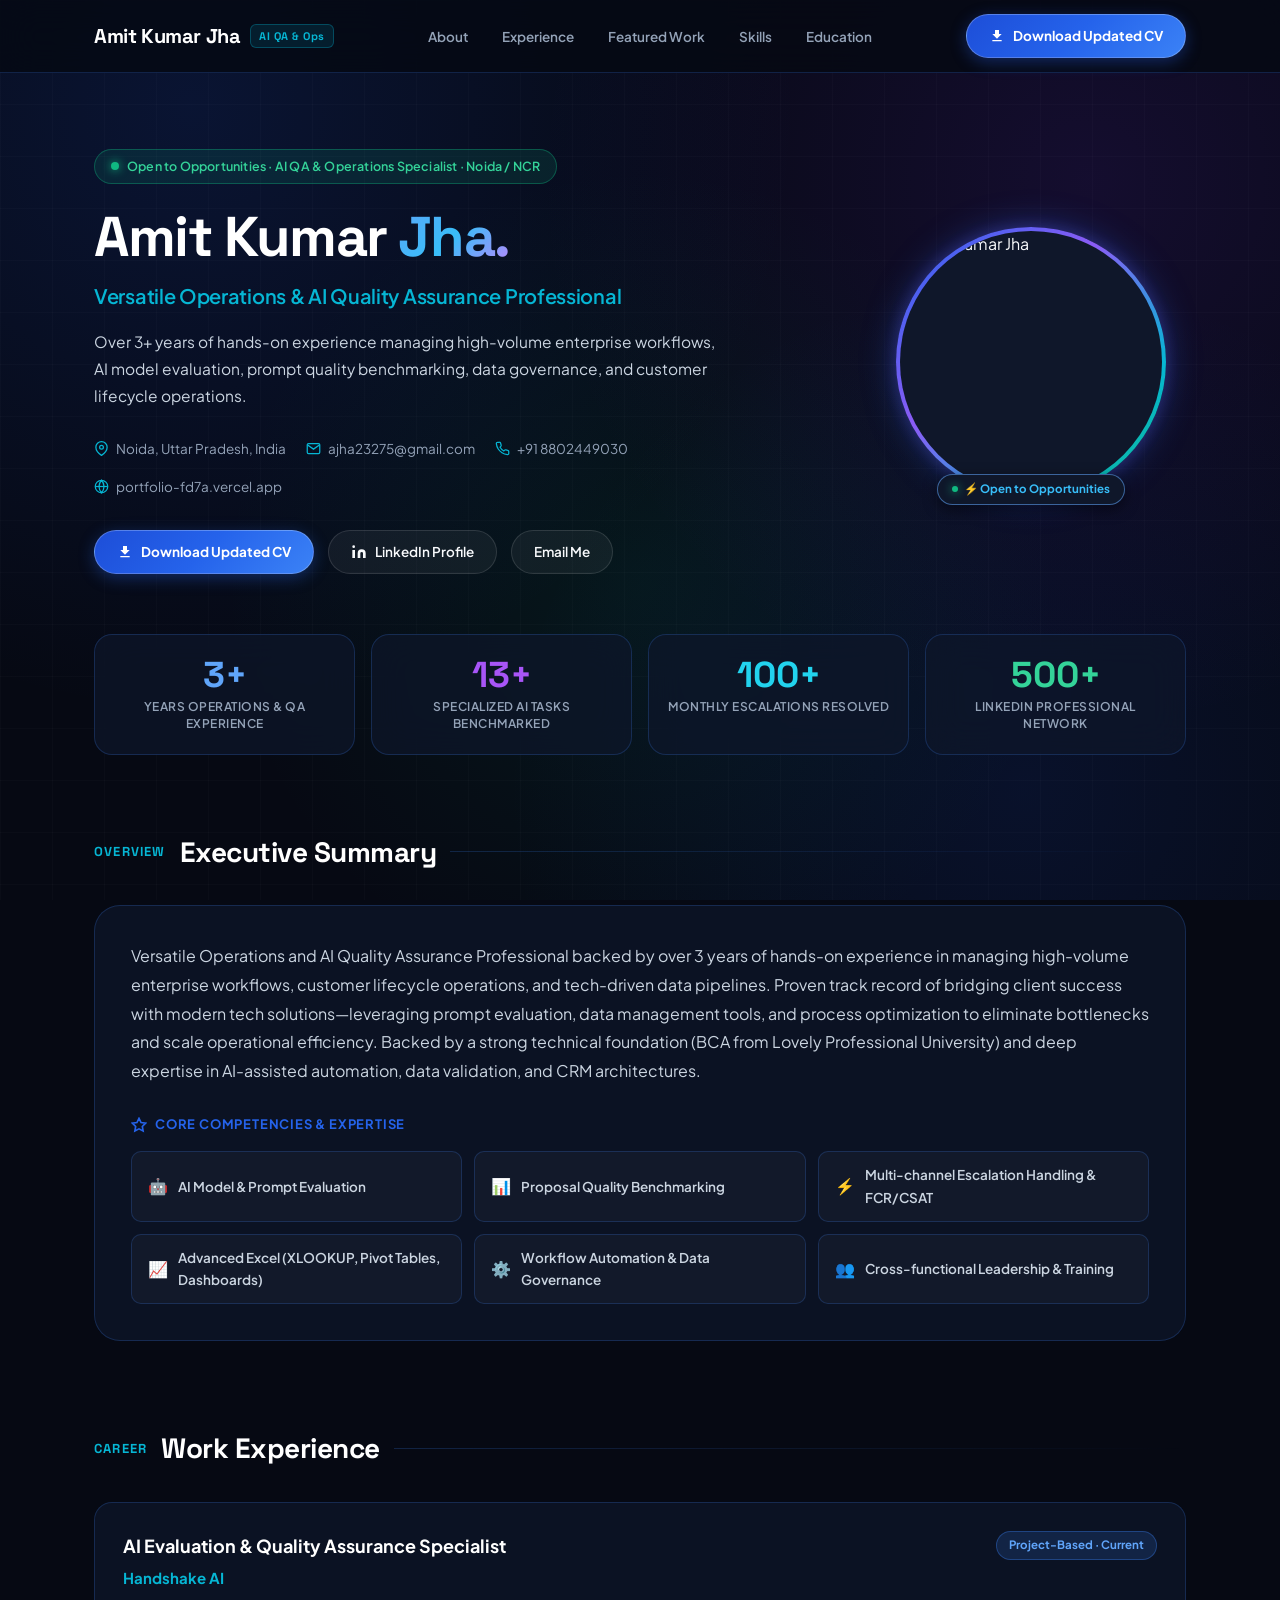
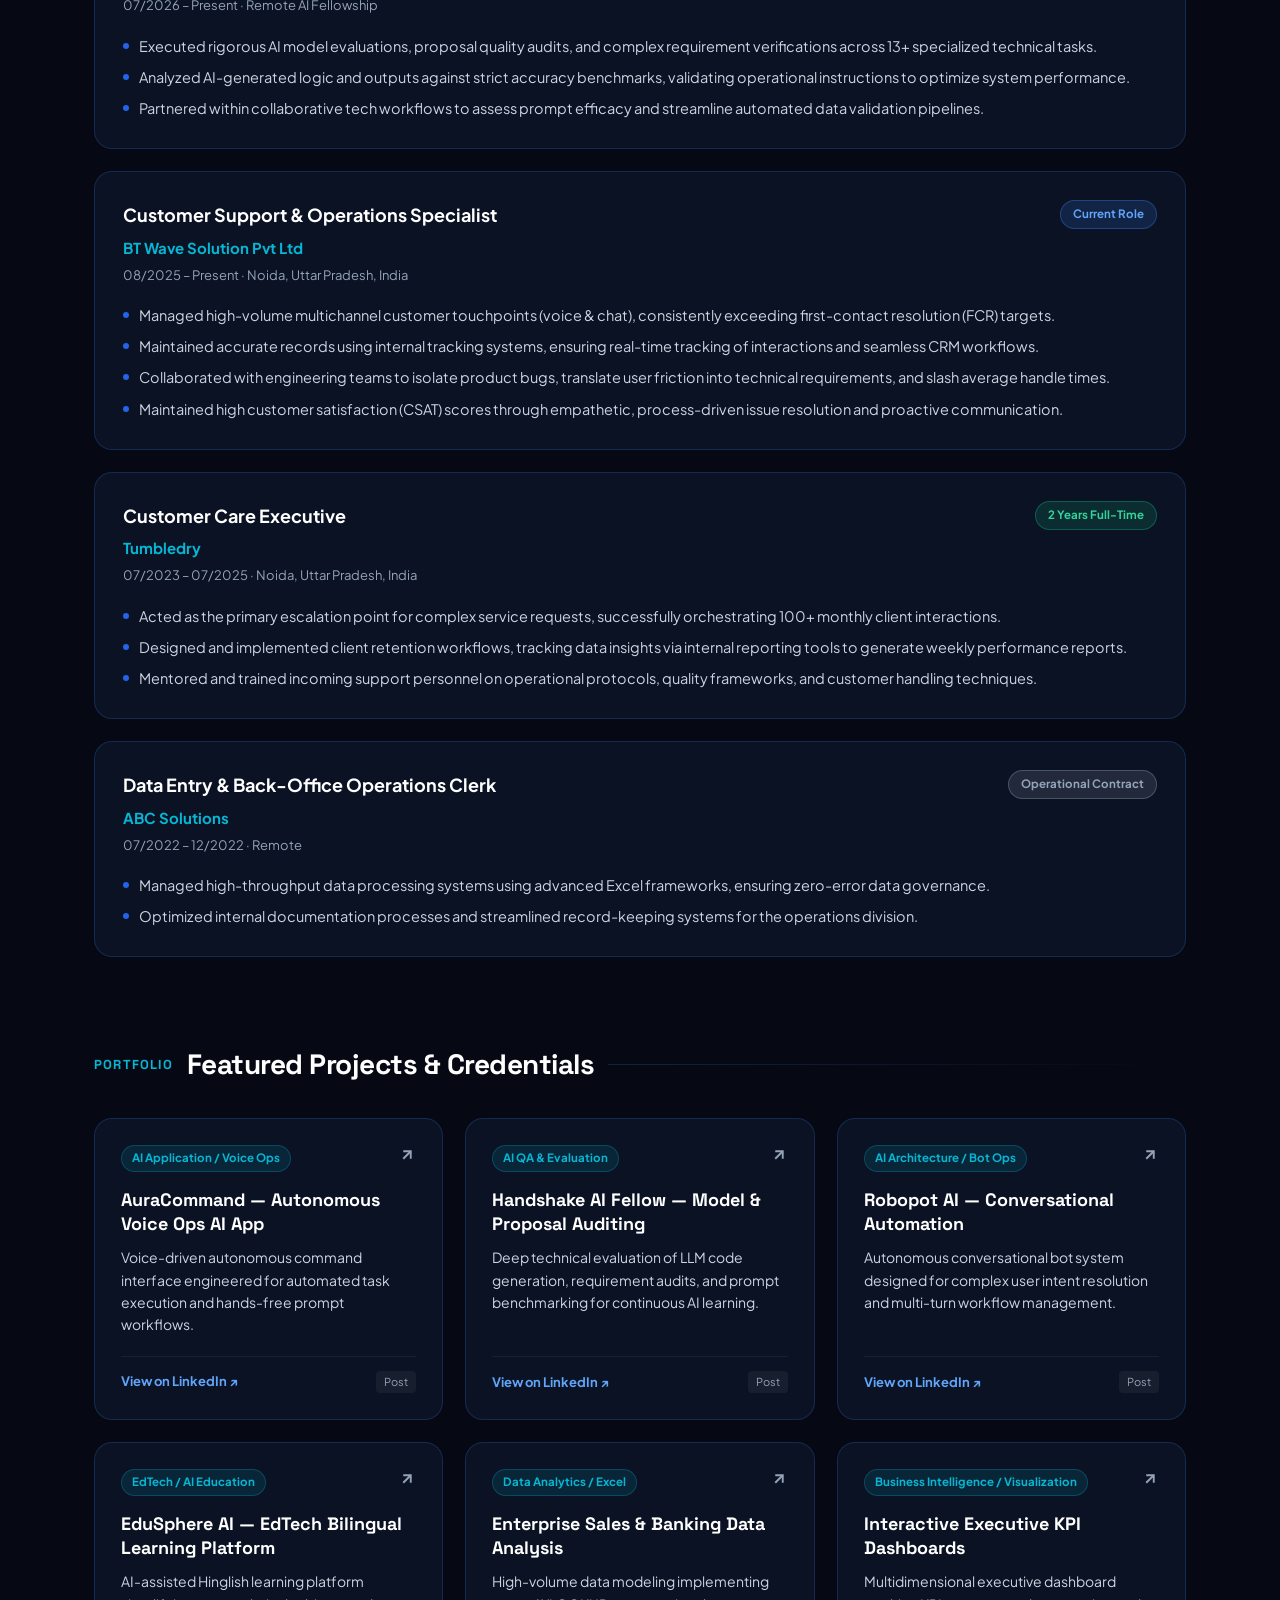
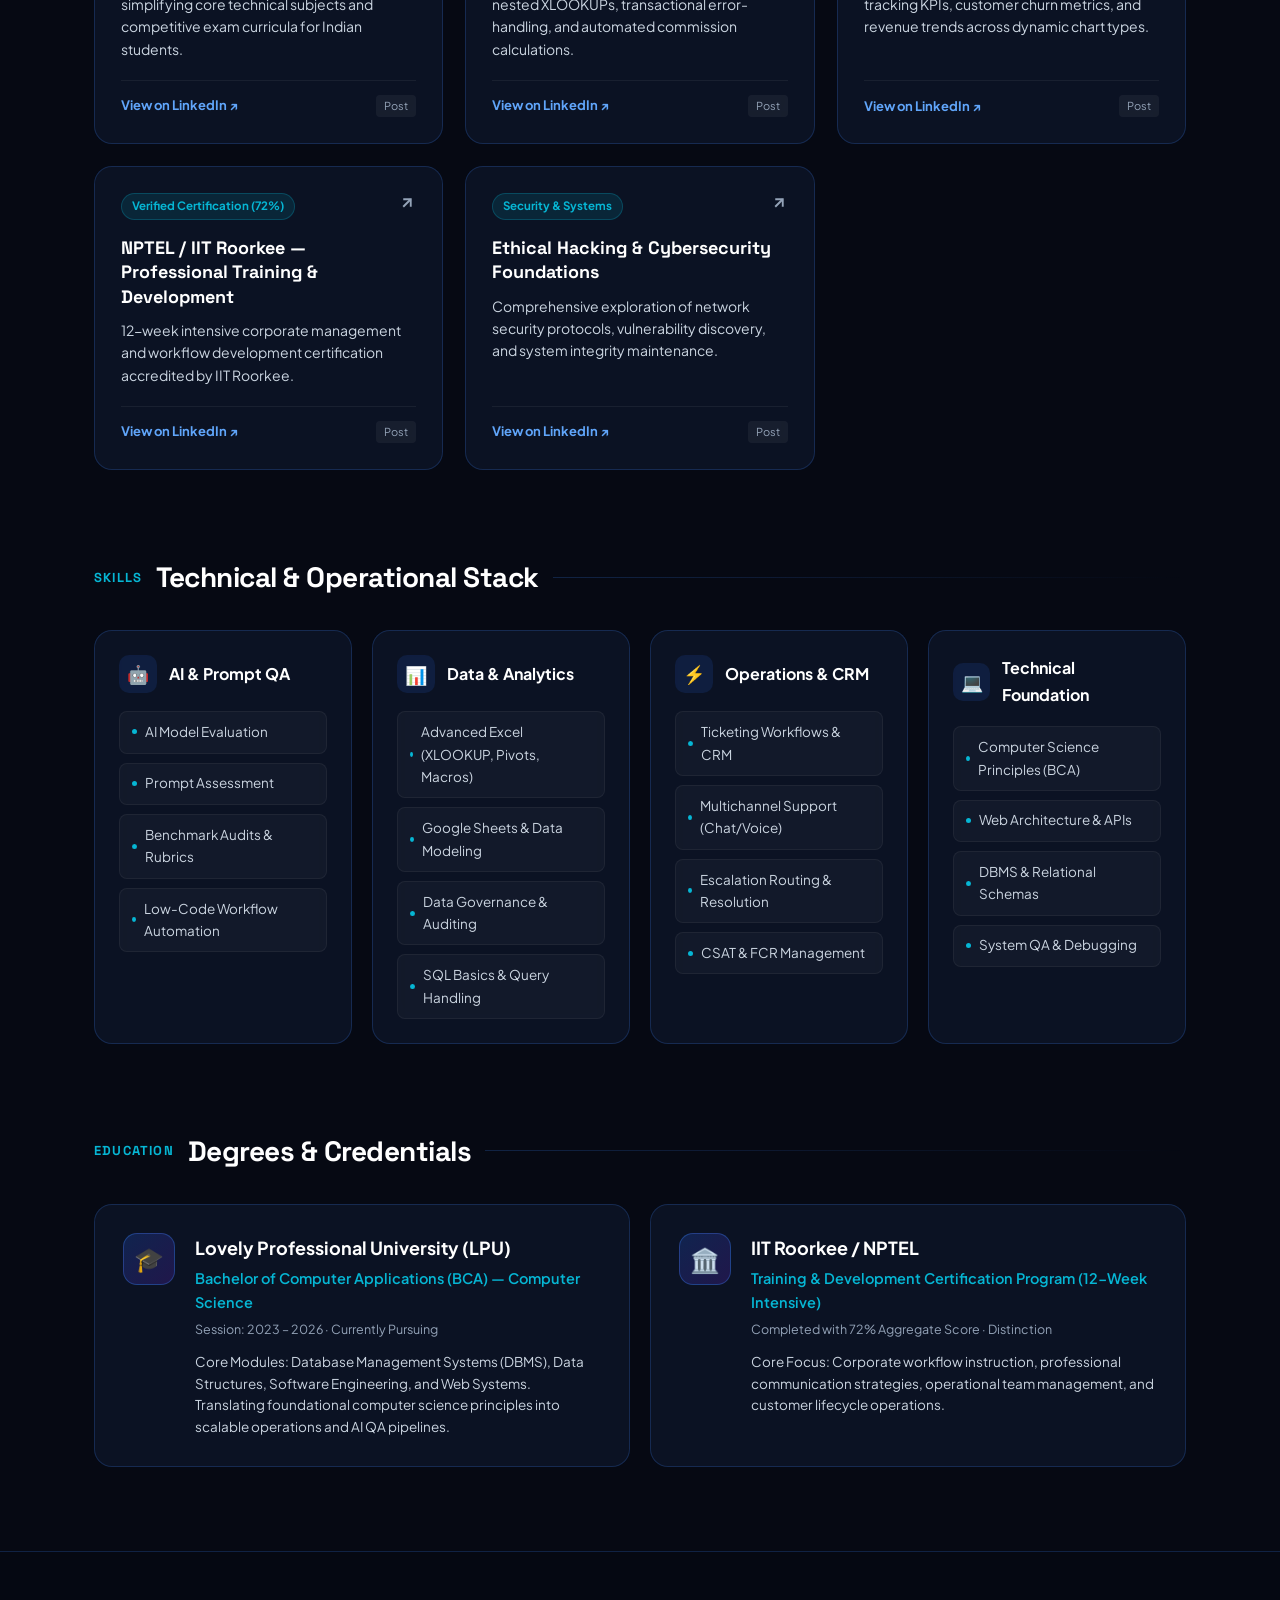
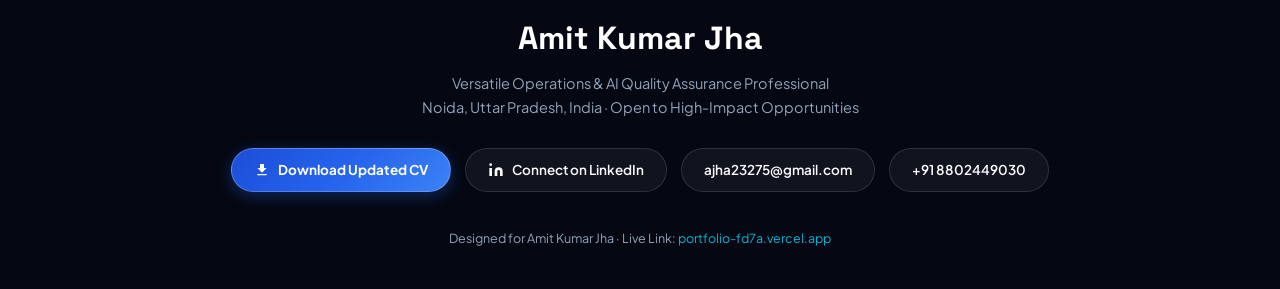
==== index.html @ cc8fa976 "Update print statement from 'Hello' to 'Goodbye'" ====
<!DOCTYPE html>
<html lang="en">
<head>
  <meta charset="UTF-8">
  <meta name="viewport" content="width=device-width, initial-scale=1.0">
  <title>Amit Kumar Jha — Operations &amp; AI Quality Assurance Professional</title>
  <meta name="description" content="Amit Kumar Jha - Versatile Operations and AI Quality Assurance Professional backed by over 3 years of enterprise workflow, prompt evaluation, and data validation experience.">
  
  <!-- Modern Geometric & Sans Fonts -->
  <link rel="preconnect" href="https://fonts.googleapis.com">
  <link rel="preconnect" href="https://fonts.gstatic.com" crossorigin>
  <link href="https://fonts.googleapis.com/css2?family=Plus+Jakarta+Sans:wght@400;500;600;700;800&family=Space+Grotesk:wght@500;600;700&display=swap" rel="stylesheet">

  <style>
    :root {
      --bg-void: #060913;
      --bg-deep: #0b1120;
      --glass-surface: rgba(15, 23, 42, 0.72);
      --glass-surface-hover: rgba(22, 33, 58, 0.88);
      --glass-border: rgba(59, 130, 246, 0.22);
      --glass-border-hover: rgba(96, 165, 250, 0.55);
      
      --accent-blue: #2563eb;
      --accent-blue-glow: rgba(37, 99, 235, 0.35);
      --accent-cyan: #06b6d4;
      --accent-purple: #8b5cf6;
      --accent-emerald: #10b981;
      --accent-amber: #f59e0b;
      
      --text-main: #f8fafc;
      --text-sub: #cbd5e1;
      --text-muted: #94a3b8;
      
      --radius-sm: 10px;
      --radius-md: 18px;
      --radius-lg: 26px;
      --radius-full: 9999px;
    }

    *, *::before, *::after {
      box-sizing: border-box;
      margin: 0;
      padding: 0;
    }

    html {
      scroll-behavior: smooth;
      -webkit-font-smoothing: antialiased;
      -moz-osx-font-smoothing: grayscale;
      font-size: 16px;
    }

    body {
      font-family: 'Plus Jakarta Sans', -apple-system, BlinkMacSystemFont, sans-serif;
      background-color: var(--bg-void);
      color: var(--text-main);
      line-height: 1.65;
      overflow-x: hidden;
      min-height: 100vh;
      /* Ultra-subtle multi-chromatic ambient glows without heavy filters */
      background-image: 
        radial-gradient(circle at 15% 12%, rgba(29, 78, 216, 0.16) 0%, transparent 45%),
        radial-gradient(circle at 85% 20%, rgba(109, 40, 217, 0.14) 0%, transparent 42%),
        radial-gradient(circle at 50% 65%, rgba(5, 150, 105, 0.10) 0%, transparent 48%),
        radial-gradient(circle at 80% 88%, rgba(29, 78, 216, 0.12) 0%, transparent 40%);
      background-attachment: fixed;
    }

    /* Hardware-accelerated sub-pixel ambient grid */
    .bg-grid {
      position: fixed;
      inset: 0;
      background-image: 
        linear-gradient(to right, rgba(255, 255, 255, 0.02) 1px, transparent 1px),
        linear-gradient(to bottom, rgba(255, 255, 255, 0.02) 1px, transparent 1px);
      background-size: 52px 52px;
      pointer-events: none;
      z-index: 0;
    }

    .container {
      max-width: 1140px;
      margin: 0 auto;
      padding: 0 24px;
      position: relative;
      z-index: 1;
    }

    /* ==========================================================================
       HEADER & NAVIGATION (FROSTED GLASS)
       ========================================================================== */
    header.site-header {
      position: sticky;
      top: 0;
      z-index: 100;
      background: rgba(6, 9, 19, 0.82);
      backdrop-filter: blur(18px);
      -webkit-backdrop-filter: blur(18px);
      border-bottom: 1px solid var(--glass-border);
      transition: border-color 0.3s ease;
    }

    .nav-wrap {
      display: flex;
      justify-content: space-between;
      align-items: center;
      height: 72px;
    }

    .logo {
      font-family: 'Space Grotesk', sans-serif;
      font-size: 20px;
      font-weight: 700;
      color: #fff;
      text-decoration: none;
      display: flex;
      align-items: center;
      gap: 10px;
      letter-spacing: -0.4px;
    }

    .logo-badge {
      font-size: 11px;
      font-weight: 700;
      letter-spacing: 0.5px;
      color: var(--accent-cyan);
      background: rgba(6, 182, 212, 0.12);
      border: 1px solid rgba(6, 182, 212, 0.3);
      padding: 2px 8px;
      border-radius: 6px;
    }

    .nav-menu {
      display: flex;
      align-items: center;
      gap: 6px;
      list-style: none;
    }

    .nav-link {
      color: var(--text-muted);
      text-decoration: none;
      font-size: 13.5px;
      font-weight: 600;
      padding: 8px 14px;
      border-radius: var(--radius-sm);
      transition: color 0.2s ease, background-color 0.2s ease;
    }

    .nav-link:hover {
      color: #fff;
      background: rgba(255, 255, 255, 0.06);
    }

    /* DIRECT ONE-CLICK CV DOWNLOAD BUTTON */
    .btn-p {
      background: linear-gradient(135deg, #1d4ed8, #2563eb 50%, #3b82f6);
      color: #fff !important;
      text-decoration: none;
      font-size: 13.5px;
      font-weight: 700;
      padding: 10px 22px;
      border-radius: var(--radius-full);
      display: inline-flex;
      align-items: center;
      gap: 8px;
      border: 1px solid rgba(255, 255, 255, 0.24);
      box-shadow: 0 4px 16px var(--accent-blue-glow);
      transition: transform 0.2s ease, box-shadow 0.2s ease, filter 0.2s ease;
      cursor: pointer;
      white-space: nowrap;
    }

    .btn-p:hover {
      transform: translateY(-2px);
      box-shadow: 0 8px 26px rgba(37, 99, 235, 0.55);
      filter: brightness(1.08);
    }

    .btn-p svg {
      flex-shrink: 0;
    }

    /* ==========================================================================
       HERO & EXECUTIVE PROFILE
       ========================================================================== */
    .hero {
      padding: 76px 0 60px;
      display: grid;
      grid-template-columns: 1fr 310px;
      gap: 48px;
      align-items: center;
    }

    .hero-status-pill {
      display: inline-flex;
      align-items: center;
      gap: 8px;
      background: rgba(16, 185, 129, 0.12);
      border: 1px solid rgba(16, 185, 129, 0.35);
      padding: 6px 16px;
      border-radius: var(--radius-full);
      font-size: 12.5px;
      font-weight: 600;
      color: #34d399;
      margin-bottom: 22px;
      letter-spacing: 0.2px;
    }

    .pulse-dot {
      width: 8px;
      height: 8px;
      border-radius: 50%;
      background: #10b981;
      box-shadow: 0 0 10px #10b981;
      animation: pulseGlow 2s infinite ease-in-out;
    }

    @keyframes pulseGlow {
      0%, 100% { transform: scale(1); opacity: 1; }
      50% { transform: scale(1.25); opacity: 0.55; }
    }

    .hero-title {
      font-family: 'Space Grotesk', sans-serif;
      font-size: clamp(38px, 5.2vw, 56px);
      font-weight: 700;
      line-height: 1.1;
      letter-spacing: -1.8px;
      color: #fff;
      margin-bottom: 12px;
    }

    .text-gradient {
      background: linear-gradient(135deg, #60a5fa 0%, #38bdf8 50%, #c084fc 100%);
      -webkit-background-clip: text;
      -webkit-text-fill-color: transparent;
    }

    .hero-headline {
      font-size: 20px;
      font-weight: 600;
      color: var(--accent-cyan);
      margin-bottom: 16px;
      letter-spacing: -0.3px;
    }

    .hero-summary {
      font-size: 15.5px;
      color: var(--text-sub);
      line-height: 1.75;
      max-width: 630px;
      margin-bottom: 28px;
    }

    .hero-contact-row {
      display: flex;
      flex-wrap: wrap;
      gap: 16px 20px;
      font-size: 13.5px;
      color: var(--text-muted);
      margin-bottom: 32px;
    }

    .contact-item {
      display: flex;
      align-items: center;
      gap: 7px;
    }

    .contact-item svg {
      color: var(--accent-cyan);
      flex-shrink: 0;
    }

    .hero-btn-row {
      display: flex;
      flex-wrap: wrap;
      gap: 14px;
      align-items: center;
    }

    .btn-secondary {
      background: rgba(255, 255, 255, 0.05);
      color: var(--text-main);
      text-decoration: none;
      font-size: 13.5px;
      font-weight: 600;
      padding: 10px 22px;
      border-radius: var(--radius-full);
      display: inline-flex;
      align-items: center;
      gap: 8px;
      border: 1px solid rgba(255, 255, 255, 0.12);
      transition: background 0.2s ease, border-color 0.2s ease, transform 0.2s ease;
    }

    .btn-secondary:hover {
      background: rgba(255, 255, 255, 0.1);
      border-color: rgba(255, 255, 255, 0.25);
      transform: translateY(-2px);
    }

    /* ==========================================================================
       HERO AVATAR - EXACT STYLES FOR HERO-PHOTO-WRAP & 3D NEON GLOW
       ========================================================================== */
    .hero-avatar-card,
    .hero-photo-wrap {
      display: flex;
      justify-content: center;
      align-items: center;
      position: relative;
    }

    .avatar-neon-ring,
    .photo-border {
      position: relative;
      width: 270px;
      height: 270px;
      border-radius: 50%;
      padding: 4px;
      background: linear-gradient(135deg, #2563eb, #8b5cf6 40%, #06b6d4 75%, #10b981);
      box-shadow: 0 0 35px rgba(37, 99, 235, 0.38), 0 0 16px rgba(139, 92, 246, 0.25);
      transition: transform 0.3s ease, box-shadow 0.3s ease;
    }

    .avatar-neon-ring:hover,
    .photo-border:hover {
      transform: scale(1.025);
      box-shadow: 0 0 45px rgba(37, 99, 235, 0.55), 0 0 25px rgba(6, 182, 212, 0.35);
    }

    .avatar-inner {
      width: 100%;
      height: 100%;
      border-radius: 50%;
      overflow: hidden;
      background: #0f172a;
      position: relative;
    }

    /* Exact rules: width: 100%; height: 100%; object-fit: cover; object-position: top center; border-radius: 50%; display: block; */
    .hero-photo-wrap img,
    .avatar-inner img,
    #userPhoto {
      width: 100% !important;
      height: 100% !important;
      object-fit: cover !important;
      object-position: top center !important;
      border-radius: 50% !important;
      display: block !important;
      transition: transform 0.3s ease;
    }

    .avatar-neon-ring:hover img,
    .photo-border:hover img {
      transform: scale(1.04);
    }

    .avatar-badge,
    .photo-tag {
      position: absolute;
      bottom: -8px;
      left: 50%;
      transform: translateX(-50%);
      background: #0f172a;
      border: 1px solid var(--glass-border-hover);
      color: #38bdf8;
      font-size: 11.5px;
      font-weight: 700;
      padding: 5px 14px;
      border-radius: var(--radius-full);
      white-space: nowrap;
      box-shadow: 0 4px 14px rgba(0, 0, 0, 0.5);
      display: flex;
      align-items: center;
      gap: 6px;
    }

    /* ==========================================================================
       REAL-TIME STATS COUNTER GRID
       ========================================================================== */
    .stats-grid {
      display: grid;
      grid-template-columns: repeat(4, 1fr);
      gap: 16px;
      margin-bottom: 74px;
    }

    .stat-card {
      background: var(--glass-surface);
      border: 1px solid var(--glass-border);
      border-radius: var(--radius-md);
      padding: 22px 18px;
      text-align: center;
      transition: border-color 0.25s ease, transform 0.25s ease, background 0.25s ease;
      backdrop-filter: blur(18px);
      -webkit-backdrop-filter: blur(18px);
    }

    .stat-card:hover {
      border-color: var(--glass-border-hover);
      transform: translateY(-3px);
      background: var(--glass-surface-hover);
    }

    .stat-num {
      font-family: 'Space Grotesk', sans-serif;
      font-size: 36px;
      font-weight: 700;
      line-height: 1;
      margin-bottom: 6px;
    }

    .sc-blue { color: #60a5fa; }
    .sc-purple { color: #a855f7; }
    .sc-cyan { color: #22d3ee; }
    .sc-emerald { color: #34d399; }

    .stat-desc {
      font-size: 12px;
      color: var(--text-muted);
      font-weight: 600;
      text-transform: uppercase;
      letter-spacing: 0.5px;
      line-height: 1.35;
    }

    /* ==========================================================================
       SECTION COMMONS
       ========================================================================== */
    .section {
      margin-bottom: 84px;
    }

    .section-header {
      display: flex;
      align-items: center;
      gap: 14px;
      margin-bottom: 30px;
    }

    .section-tag {
      font-family: 'Space Grotesk', sans-serif;
      font-size: 13px;
      font-weight: 700;
      color: var(--accent-cyan);
      text-transform: uppercase;
      letter-spacing: 1.2px;
    }

    .section-title {
      font-family: 'Space Grotesk', sans-serif;
      font-size: 28px;
      font-weight: 700;
      color: #fff;
      letter-spacing: -0.5px;
    }

    .section-line {
      flex: 1;
      height: 1px;
      background: linear-gradient(90deg, var(--glass-border), transparent);
    }

    /* ==========================================================================
       EXECUTIVE SUMMARY & COMPETENCIES
       ========================================================================== */
    .about-card {
      background: var(--glass-surface);
      border: 1px solid var(--glass-border);
      border-radius: var(--radius-lg);
      padding: 36px;
      backdrop-filter: blur(18px);
      -webkit-backdrop-filter: blur(18px);
    }

    .about-p {
      font-size: 16px;
      color: var(--text-sub);
      line-height: 1.8;
      margin-bottom: 28px;
    }

    .about-p strong {
      color: #fff;
    }

    .competency-title {
      font-size: 13px;
      font-weight: 700;
      text-transform: uppercase;
      letter-spacing: 0.8px;
      color: var(--accent-blue);
      margin-bottom: 16px;
      display: flex;
      align-items: center;
      gap: 8px;
    }

    .competency-grid {
      display: grid;
      grid-template-columns: repeat(auto-fit, minmax(280px, 1fr));
      gap: 12px;
    }

    .competency-pill {
      background: rgba(255, 255, 255, 0.03);
      border: 1px solid var(--glass-border);
      border-radius: var(--radius-sm);
      padding: 12px 16px;
      display: flex;
      align-items: center;
      gap: 10px;
      font-size: 13.5px;
      font-weight: 600;
      color: var(--text-sub);
      transition: background 0.2s ease, border-color 0.2s ease, transform 0.2s ease;
    }

    .competency-pill:hover {
      background: rgba(59, 130, 246, 0.12);
      border-color: var(--glass-border-hover);
      color: #fff;
      transform: translateX(4px);
    }

    .competency-icon {
      font-size: 16px;
    }

    /* ==========================================================================
       WORK EXPERIENCE TIMELINE
       ========================================================================== */
    .timeline {
      display: flex;
      flex-direction: column;
      gap: 22px;
    }

    .exp-card {
      background: var(--glass-surface);
      border: 1px solid var(--glass-border);
      border-radius: var(--radius-md);
      padding: 28px;
      backdrop-filter: blur(18px);
      -webkit-backdrop-filter: blur(18px);
      transition: border-color 0.2s ease, transform 0.2s ease, background 0.2s ease;
    }

    .exp-card:hover {
      border-color: var(--glass-border-hover);
      transform: translateY(-2px);
      background: var(--glass-surface-hover);
    }

    .exp-header {
      display: flex;
      justify-content: space-between;
      align-items: flex-start;
      gap: 14px;
      flex-wrap: wrap;
      margin-bottom: 6px;
    }

    .exp-role {
      font-size: 18px;
      font-weight: 700;
      color: #fff;
    }

    .exp-badge {
      font-size: 11.5px;
      font-weight: 700;
      padding: 4px 12px;
      border-radius: var(--radius-full);
    }

    .eb-active { background: rgba(59, 130, 246, 0.16); color: #60a5fa; border: 1px solid rgba(59, 130, 246, 0.35); }
    .eb-full { background: rgba(16, 185, 129, 0.16); color: #34d399; border: 1px solid rgba(16, 185, 129, 0.35); }
    .eb-contract { background: rgba(148, 163, 184, 0.16); color: #94a3b8; border: 1px solid rgba(148, 163, 184, 0.35); }

    .exp-company {
      font-size: 15px;
      font-weight: 700;
      color: var(--accent-cyan);
      margin-bottom: 4px;
    }

    .exp-meta {
      font-size: 13px;
      color: var(--text-muted);
      margin-bottom: 18px;
    }

    .exp-bullets {
      list-style: none;
      display: flex;
      flex-direction: column;
      gap: 8px;
    }

    .exp-bullets li {
      font-size: 14.5px;
      color: var(--text-sub);
      display: flex;
      align-items: flex-start;
      gap: 10px;
      line-height: 1.6;
    }

    .bullet-dot {
      width: 6px;
      height: 6px;
      border-radius: 50%;
      background: var(--accent-blue);
      flex-shrink: 0;
      margin-top: 8px;
    }

    /* ==========================================================================
       FEATURED PROJECTS (8 INTERACTIVE LINKEDIN CARDS)
       ========================================================================== */
    .project-grid {
      display: grid;
      grid-template-columns: repeat(auto-fill, minmax(320px, 1fr));
      gap: 22px;
    }

    a.project-card {
      background: var(--glass-surface);
      border: 1px solid var(--glass-border);
      border-radius: var(--radius-md);
      padding: 26px;
      text-decoration: none;
      color: inherit;
      display: flex;
      flex-direction: column;
      justify-content: space-between;
      backdrop-filter: blur(18px);
      -webkit-backdrop-filter: blur(18px);
      transition: transform 0.25s ease, border-color 0.25s ease, box-shadow 0.25s ease, background-color 0.25s ease;
      position: relative;
      overflow: hidden;
    }

    a.project-card:hover {
      transform: translateY(-5px);
      border-color: var(--glass-border-hover);
      box-shadow: 0 12px 32px rgba(0, 0, 0, 0.45), 0 0 22px rgba(37, 99, 235, 0.18);
      background: var(--glass-surface-hover);
    }

    .project-top {
      display: flex;
      justify-content: space-between;
      align-items: center;
      margin-bottom: 16px;
    }

    .project-type-tag {
      font-size: 11.5px;
      font-weight: 700;
      color: var(--accent-cyan);
      background: rgba(6, 182, 212, 0.12);
      border: 1px solid rgba(6, 182, 212, 0.25);
      padding: 3px 10px;
      border-radius: var(--radius-full);
    }

    .project-ext-icon {
      color: var(--text-muted);
      transition: color 0.2s ease, transform 0.2s ease;
    }

    a.project-card:hover .project-ext-icon {
      color: #fff;
      transform: translate(2px, -2px);
    }

    .project-title {
      font-family: 'Space Grotesk', sans-serif;
      font-size: 18px;
      font-weight: 700;
      color: #fff;
      margin-bottom: 10px;
      line-height: 1.35;
    }

    .project-desc {
      font-size: 14px;
      color: var(--text-sub);
      line-height: 1.6;
      margin-bottom: 20px;
      flex: 1;
    }

    .project-footer {
      display: flex;
      justify-content: space-between;
      align-items: center;
      padding-top: 14px;
      border-top: 1px solid rgba(255, 255, 255, 0.06);
    }

    .project-link-text {
      font-size: 13px;
      font-weight: 700;
      color: #60a5fa;
      display: inline-flex;
      align-items: center;
      gap: 6px;
    }

    .linkedin-tag {
      font-size: 11px;
      color: var(--text-muted);
      background: rgba(255, 255, 255, 0.05);
      padding: 2px 8px;
      border-radius: 4px;
    }

    /* ==========================================================================
       TECHNICAL SKILLS GRID
       ========================================================================== */
    .skills-grid {
      display: grid;
      grid-template-columns: repeat(auto-fit, minmax(250px, 1fr));
      gap: 20px;
    }

    .skill-card {
      background: var(--glass-surface);
      border: 1px solid var(--glass-border);
      border-radius: var(--radius-md);
      padding: 24px;
      backdrop-filter: blur(18px);
      -webkit-backdrop-filter: blur(18px);
      transition: border-color 0.2s ease, transform 0.2s ease;
    }

    .skill-card:hover {
      border-color: var(--glass-border-hover);
      transform: translateY(-3px);
    }

    .skill-card-header {
      display: flex;
      align-items: center;
      gap: 12px;
      margin-bottom: 18px;
    }

    .skill-icon-wrap {
      width: 38px;
      height: 38px;
      border-radius: 10px;
      background: rgba(37, 99, 235, 0.14);
      color: #60a5fa;
      display: flex;
      align-items: center;
      justify-content: center;
      font-size: 18px;
    }

    .skill-category-title {
      font-size: 16px;
      font-weight: 700;
      color: #fff;
    }

    .skill-pills {
      display: flex;
      flex-direction: column;
      gap: 9px;
    }

    .skill-item {
      background: rgba(255, 255, 255, 0.03);
      border: 1px solid rgba(255, 255, 255, 0.05);
      border-radius: 8px;
      padding: 9px 12px;
      font-size: 13.5px;
      color: var(--text-sub);
      display: flex;
      align-items: center;
      gap: 8px;
    }

    .skill-item-dot {
      width: 5px;
      height: 5px;
      border-radius: 50%;
      background: var(--accent-cyan);
    }

    /* ==========================================================================
       EDUCATION & CREDENTIALS
       ========================================================================== */
    .edu-grid {
      display: grid;
      grid-template-columns: repeat(auto-fit, minmax(320px, 1fr));
      gap: 20px;
    }

    .edu-card {
      background: var(--glass-surface);
      border: 1px solid var(--glass-border);
      border-radius: var(--radius-md);
      padding: 28px;
      display: flex;
      gap: 20px;
      align-items: flex-start;
      backdrop-filter: blur(18px);
      -webkit-backdrop-filter: blur(18px);
      transition: border-color 0.2s ease, transform 0.2s ease;
    }

    .edu-card:hover {
      border-color: var(--glass-border-hover);
      transform: translateY(-2px);
    }

    .edu-icon {
      width: 52px;
      height: 52px;
      border-radius: 14px;
      background: linear-gradient(135deg, rgba(37, 99, 235, 0.22), rgba(109, 40, 217, 0.22));
      border: 1px solid rgba(59, 130, 246, 0.35);
      display: flex;
      align-items: center;
      justify-content: center;
      font-size: 24px;
      flex-shrink: 0;
    }

    .edu-inst {
      font-size: 18px;
      font-weight: 700;
      color: #fff;
      margin-bottom: 4px;
    }

    .edu-degree {
      font-size: 14.5px;
      font-weight: 600;
      color: var(--accent-cyan);
      margin-bottom: 4px;
    }

    .edu-session {
      font-size: 12.5px;
      color: var(--text-muted);
      margin-bottom: 12px;
    }

    .edu-detail {
      font-size: 13.5px;
      color: var(--text-sub);
      line-height: 1.6;
    }

    /* ==========================================================================
       FOOTER
       ========================================================================== */
    footer.site-footer {
      padding: 60px 0 40px;
      border-top: 1px solid var(--glass-border);
      text-align: center;
      background: rgba(6, 9, 19, 0.6);
      backdrop-filter: blur(18px);
      -webkit-backdrop-filter: blur(18px);
    }

    .footer-name {
      font-family: 'Space Grotesk', sans-serif;
      font-size: 32px;
      font-weight: 700;
      color: #fff;
      margin-bottom: 8px;
    }

    .footer-sub {
      font-size: 14.5px;
      color: var(--text-muted);
      margin-bottom: 28px;
      max-width: 500px;
      margin-left: auto;
      margin-right: auto;
    }

    .footer-actions {
      display: flex;
      justify-content: center;
      flex-wrap: wrap;
      gap: 14px;
      margin-bottom: 36px;
      align-items: center;
    }

    .footer-copy {
      font-size: 12.5px;
      color: var(--text-muted);
    }

    /* ==========================================================================
       RESPONSIVE DESIGN (60FPS MOBILE SMOOTH)
       ========================================================================== */
    @media (max-width: 860px) {
      .hero {
        grid-template-columns: 1fr;
        text-align: center;
        gap: 36px;
      }
      .hero-avatar-card,
      .hero-photo-wrap {
        order: -1;
      }
      .hero-contact-row {
        justify-content: center;
      }
      .hero-btn-row {
        justify-content: center;
      }
      .hero-summary {
        margin-left: auto;
        margin-right: auto;
      }
      .stats-grid {
        grid-template-columns: repeat(2, 1fr);
      }
      .nav-menu {
        display: none;
      }
    }

    @media (max-width: 480px) {
      .stats-grid {
        grid-template-columns: 1fr;
      }
      .hero-title {
        font-size: 34px;
      }
      .avatar-neon-ring,
      .photo-border {
        width: 220px;
        height: 220px;
      }
      .btn-p, .btn-secondary {
        width: 100%;
        justify-content: center;
      }
    }
  </style>
</head>
<body>

  <div class="bg-grid"></div>

  <!-- Header -->
  <header class="site-header">
    <div class="container">
      <div class="nav-wrap">
        <a href="#top" class="logo">
          <span>Amit Kumar Jha</span>
          <span class="logo-badge">AI QA &amp; Ops</span>
        </a>

        <ul class="nav-menu">
          <li><a href="#about" class="nav-link">About</a></li>
          <li><a href="#experience" class="nav-link">Experience</a></li>
          <li><a href="#projects" class="nav-link">Featured Work</a></li>
          <li><a href="#skills" class="nav-link">Skills</a></li>
          <li><a href="#education" class="nav-link">Education</a></li>
        </ul>

        <div>
          <!-- Direct Google Drive Integration -->
          <a class="btn-p" href="https://drive.google.com/uc?export=download&id=1Z5HWqPQKopU88hLZczmSjx9HiuMT2W53" target="_blank" rel="noopener noreferrer">
            <svg width="16" height="16" viewBox="0 0 24 24" fill="currentColor"><path d="M19 9h-4V3H9v6H5l7 7 7-7zM5 18v2h14v-2H5z"/></svg>
            Download Updated CV
          </a>
        </div>
      </div>
    </div>
  </header>

  <main class="container">

    <!-- ==========================================================================
         HERO SECTION
         ========================================================================= -->
    <section class="hero" id="top">
      <div>
        <div class="hero-status-pill">
          <span class="pulse-dot"></span>
          <span>Open to Opportunities · AI QA &amp; Operations Specialist · Noida / NCR</span>
        </div>

        <h1 class="hero-title">
          Amit Kumar <span class="text-gradient">Jha.</span>
        </h1>

        <div class="hero-headline">
          Versatile Operations &amp; AI Quality Assurance Professional
        </div>

        <p class="hero-summary">
          Over 3+ years of hands-on experience managing high-volume enterprise workflows, AI model evaluation, prompt quality benchmarking, data governance, and customer lifecycle operations.
        </p>

        <div class="hero-contact-row">
          <div class="contact-item">
            <svg width="15" height="15" viewBox="0 0 24 24" fill="none" stroke="currentColor" stroke-width="2"><path d="M21 10c0 7-9 13-9 13s-9-6-9-13a9 9 0 0 1 18 0z"/><circle cx="12" cy="10" r="3"/></svg>
            <span>Noida, Uttar Pradesh, India</span>
          </div>
          <div class="contact-item">
            <svg width="15" height="15" viewBox="0 0 24 24" fill="none" stroke="currentColor" stroke-width="2"><path d="M4 4h16c1.1 0 2 .9 2 2v12c0 1.1-.9 2-2 2H4c-1.1 0-2-.9-2-2V6c0-1.1.9-2 2-2z"/><polyline points="22,6 12,13 2,6"/></svg>
            <a href="mailto:ajha23275@gmail.com" style="color:inherit;text-decoration:none;">ajha23275@gmail.com</a>
          </div>
          <div class="contact-item">
            <svg width="15" height="15" viewBox="0 0 24 24" fill="none" stroke="currentColor" stroke-width="2"><path d="M22 16.92v3a2 2 0 0 1-2.18 2 19.79 19.79 0 0 1-8.63-3.07 19.5 19.5 0 0 1-6-6 19.79 19.79 0 0 1-3.07-8.67A2 2 0 0 1 4.11 2h3a2 2 0 0 1 2 1.72 12.84 12.84 0 0 0 .7 2.81 2 2 0 0 1-.45 2.11L8.09 9.91a16 16 0 0 0 6 6l1.27-1.27a2 2 0 0 1 2.11-.45 12.84 12.84 0 0 0 2.81.7A2 2 0 0 1 22 16.92z"/></svg>
            <span>+91 8802449030</span>
          </div>
          <div class="contact-item">
            <svg width="15" height="15" viewBox="0 0 24 24" fill="none" stroke="currentColor" stroke-width="2"><circle cx="12" cy="12" r="10"/><line x1="2" y1="12" x2="22" y2="12"/><path d="M12 2a15.3 15.3 0 0 1 4 10 15.3 15.3 0 0 1-4 10 15.3 15.3 0 0 1-4-10 15.3 15.3 0 0 1 4-10z"/></svg>
            <a href="https://portfolio-fd7a.vercel.app" target="_blank" rel="noopener" style="color:inherit;text-decoration:none;">portfolio-fd7a.vercel.app</a>
          </div>
        </div>

        <div class="hero-btn-row">
          <!-- Direct Google Drive Integration -->
          <a class="btn-p" href="https://drive.google.com/uc?export=download&id=1Z5HWqPQKopU88hLZczmSjx9HiuMT2W53" target="_blank" rel="noopener noreferrer">
            <svg width="16" height="16" viewBox="0 0 24 24" fill="currentColor"><path d="M19 9h-4V3H9v6H5l7 7 7-7zM5 18v2h14v-2H5z"/></svg>
            Download Updated CV
          </a>
          <a href="https://www.linkedin.com/in/amit-jha-support" target="_blank" rel="noopener" class="btn-secondary">
            <svg width="16" height="16" viewBox="0 0 24 24" fill="currentColor"><path d="M16 8a6 6 0 016 6v7h-4v-7a2 2 0 00-2-2 2 2 0 00-2 2v7h-4v-7a6 6 0 016-6zM2 9h4v12H2z"/><circle cx="4" cy="4" r="2"/></svg>
            <span>LinkedIn Profile</span>
          </a>
          <a href="mailto:ajha23275@gmail.com" class="btn-secondary">
            <span>Email Me</span>
          </a>
        </div>
      </div>

      <!-- Hero Profile Image with Orbital 3D Neon Glow Ring & Fail-Safe Multi-Tier Fallback -->
      <div class="hero-avatar-card hero-photo-wrap">
        <div class="avatar-neon-ring photo-border photo-glow">
          <div class="avatar-inner">
            <img id="userPhoto" 
                 src="assets/profile.png" 
                 alt="Amit Kumar Jha" 
                 onerror="if (!this.dataset.triedLocal) { this.dataset.triedLocal = true; this.src = 'assets/profile.jpg'; } else if (!this.dataset.triedB64) { this.dataset.triedB64 = true; this.src = '[data-uri]'; } else { this.onerror = null; this.src = 'https://images.unsplash.com/photo-1534528741775-53994a69daeb?fit=crop&w=600&h=600'; }" 
                 loading="eager" />
          </div>
          <div class="avatar-badge photo-tag">
            <span class="pulse-dot" style="width:6px;height:6px;"></span>
            <span>⚡ Open to Opportunities</span>
          </div>
        </div>
      </div>
    </section>

    <!-- ==========================================================================
         REAL-TIME STATS COUNTER
         ========================================================================== -->
    <section class="stats-grid">
      <div class="stat-card">
        <div class="stat-num sc-blue">3+</div>
        <div class="stat-desc">Years Operations &amp; QA Experience</div>
      </div>
      <div class="stat-card">
        <div class="stat-num sc-purple">13+</div>
        <div class="stat-desc">Specialized AI Tasks Benchmarked</div>
      </div>
      <div class="stat-card">
        <div class="stat-num sc-cyan">100+</div>
        <div class="stat-desc">Monthly Escalations Resolved</div>
      </div>
      <div class="stat-card">
        <div class="stat-num sc-emerald">500+</div>
        <div class="stat-desc">LinkedIn Professional Network</div>
      </div>
    </section>

    <!-- ==========================================================================
         EXECUTIVE SUMMARY & COMPETENCIES
         ========================================================================== -->
    <section class="section" id="about">
      <div class="section-header">
        <span class="section-tag">Overview</span>
        <h2 class="section-title">Executive Summary</h2>
        <div class="section-line"></div>
      </div>

      <div class="about-card">
        <p class="about-p">
          Versatile Operations and AI Quality Assurance Professional backed by over 3 years of hands-on experience in managing high-volume enterprise workflows, customer lifecycle operations, and tech-driven data pipelines. Proven track record of bridging client success with modern tech solutions—leveraging prompt evaluation, data management tools, and process optimization to eliminate bottlenecks and scale operational efficiency. Backed by a strong technical foundation (BCA from Lovely Professional University) and deep expertise in AI-assisted automation, data validation, and CRM architectures.
        </p>

        <div class="competency-title">
          <svg width="16" height="16" viewBox="0 0 24 24" fill="none" stroke="currentColor" stroke-width="2.5"><polygon points="12 2 15.09 8.26 22 9.27 17 14.14 18.18 21.02 12 17.77 5.82 21.02 7 14.14 2 9.27 8.91 8.26 12 2"/></svg>
          <span>Core Competencies &amp; Expertise</span>
        </div>

        <div class="competency-grid">
          <div class="competency-pill">
            <span class="competency-icon">🤖</span>
            <span>AI Model &amp; Prompt Evaluation</span>
          </div>
          <div class="competency-pill">
            <span class="competency-icon">📊</span>
            <span>Proposal Quality Benchmarking</span>
          </div>
          <div class="competency-pill">
            <span class="competency-icon">⚡</span>
            <span>Multi-channel Escalation Handling &amp; FCR/CSAT</span>
          </div>
          <div class="competency-pill">
            <span class="competency-icon">📈</span>
            <span>Advanced Excel (XLOOKUP, Pivot Tables, Dashboards)</span>
          </div>
          <div class="competency-pill">
            <span class="competency-icon">⚙️</span>
            <span>Workflow Automation &amp; Data Governance</span>
          </div>
          <div class="competency-pill">
            <span class="competency-icon">👥</span>
            <span>Cross-functional Leadership &amp; Training</span>
          </div>
        </div>
      </div>
    </section>

    <!-- ==========================================================================
         WORK EXPERIENCE TIMELINE
         ========================================================================== -->
    <section class="section" id="experience">
      <div class="section-header">
        <span class="section-tag">Career</span>
        <h2 class="section-title">Work Experience</h2>
        <div class="section-line"></div>
      </div>

      <div class="timeline">
        <!-- Role 1 -->
        <div class="exp-card">
          <div class="exp-header">
            <div class="exp-role">AI Evaluation &amp; Quality Assurance Specialist</div>
            <span class="exp-badge eb-active">Project-Based · Current</span>
          </div>
          <div class="exp-company">Handshake AI</div>
          <div class="exp-meta">07/2026 – Present · Remote AI Fellowship</div>
          <ul class="exp-bullets">
            <li>
              <span class="bullet-dot"></span>
              <span>Executed rigorous AI model evaluations, proposal quality audits, and complex requirement verifications across 13+ specialized technical tasks.</span>
            </li>
            <li>
              <span class="bullet-dot"></span>
              <span>Analyzed AI-generated logic and outputs against strict accuracy benchmarks, validating operational instructions to optimize system performance.</span>
            </li>
            <li>
              <span class="bullet-dot"></span>
              <span>Partnered within collaborative tech workflows to assess prompt efficacy and streamline automated data validation pipelines.</span>
            </li>
          </ul>
        </div>

        <!-- Role 2 -->
        <div class="exp-card">
          <div class="exp-header">
            <div class="exp-role">Customer Support &amp; Operations Specialist</div>
            <span class="exp-badge eb-active">Current Role</span>
          </div>
          <div class="exp-company">BT Wave Solution Pvt Ltd</div>
          <div class="exp-meta">08/2025 – Present · Noida, Uttar Pradesh, India</div>
          <ul class="exp-bullets">
            <li>
              <span class="bullet-dot"></span>
              <span>Managed high-volume multichannel customer touchpoints (voice &amp; chat), consistently exceeding first-contact resolution (FCR) targets.</span>
            </li>
            <li>
              <span class="bullet-dot"></span>
              <span>Maintained accurate records using internal tracking systems, ensuring real-time tracking of interactions and seamless CRM workflows.</span>
            </li>
            <li>
              <span class="bullet-dot"></span>
              <span>Collaborated with engineering teams to isolate product bugs, translate user friction into technical requirements, and slash average handle times.</span>
            </li>
            <li>
              <span class="bullet-dot"></span>
              <span>Maintained high customer satisfaction (CSAT) scores through empathetic, process-driven issue resolution and proactive communication.</span>
            </li>
          </ul>
        </div>

        <!-- Role 3 -->
        <div class="exp-card">
          <div class="exp-header">
            <div class="exp-role">Customer Care Executive</div>
            <span class="exp-badge eb-full">2 Years Full-Time</span>
          </div>
          <div class="exp-company">Tumbledry</div>
          <div class="exp-meta">07/2023 – 07/2025 · Noida, Uttar Pradesh, India</div>
          <ul class="exp-bullets">
            <li>
              <span class="bullet-dot"></span>
              <span>Acted as the primary escalation point for complex service requests, successfully orchestrating 100+ monthly client interactions.</span>
            </li>
            <li>
              <span class="bullet-dot"></span>
              <span>Designed and implemented client retention workflows, tracking data insights via internal reporting tools to generate weekly performance reports.</span>
            </li>
            <li>
              <span class="bullet-dot"></span>
              <span>Mentored and trained incoming support personnel on operational protocols, quality frameworks, and customer handling techniques.</span>
            </li>
          </ul>
        </div>

        <!-- Role 4 -->
        <div class="exp-card">
          <div class="exp-header">
            <div class="exp-role">Data Entry &amp; Back-Office Operations Clerk</div>
            <span class="exp-badge eb-contract">Operational Contract</span>
          </div>
          <div class="exp-company">ABC Solutions</div>
          <div class="exp-meta">07/2022 – 12/2022 · Remote</div>
          <ul class="exp-bullets">
            <li>
              <span class="bullet-dot"></span>
              <span>Managed high-throughput data processing systems using advanced Excel frameworks, ensuring zero-error data governance.</span>
            </li>
            <li>
              <span class="bullet-dot"></span>
              <span>Optimized internal documentation processes and streamlined record-keeping systems for the operations division.</span>
            </li>
          </ul>
        </div>
      </div>
    </section>

    <!-- ==========================================================================
         FEATURED PROJECTS (8 INTERACTIVE LINKEDIN CARDS)
         ========================================================================== -->
    <section class="section" id="projects">
      <div class="section-header">
        <span class="section-tag">Portfolio</span>
        <h2 class="section-title">Featured Projects &amp; Credentials</h2>
        <div class="section-line"></div>
      </div>

      <div class="project-grid">
        <!-- Project 1 -->
        <a href="https://www.linkedin.com/posts/amit-jha-support_ai-app-auracommand-autonomous-voice-ops-activity-7503035050595229697-IS2N" target="_blank" rel="noopener" class="project-card">
          <div>
            <div class="project-top">
              <span class="project-type-tag">AI Application / Voice Ops</span>
              <span class="project-ext-icon">
                <svg width="18" height="18" viewBox="0 0 24 24" fill="none" stroke="currentColor" stroke-width="2.5"><line x1="7" y1="17" x2="17" y2="7"/><polyline points="7 7 17 7 17 17"/></svg>
              </span>
            </div>
            <h3 class="project-title">AuraCommand — Autonomous Voice Ops AI App</h3>
            <p class="project-desc">Voice-driven autonomous command interface engineered for automated task execution and hands-free prompt workflows.</p>
          </div>
          <div class="project-footer">
            <span class="project-link-text">View on LinkedIn ↗</span>
            <span class="linkedin-tag">Post</span>
          </div>
        </a>

        <!-- Project 2 -->
        <a href="https://www.linkedin.com/posts/amit-jha-support_handshake-aifellow-continuouslearning-activity-7499167061366075392-kJ6b" target="_blank" rel="noopener" class="project-card">
          <div>
            <div class="project-top">
              <span class="project-type-tag">AI QA &amp; Evaluation</span>
              <span class="project-ext-icon">
                <svg width="18" height="18" viewBox="0 0 24 24" fill="none" stroke="currentColor" stroke-width="2.5"><line x1="7" y1="17" x2="17" y2="7"/><polyline points="7 7 17 7 17 17"/></svg>
              </span>
            </div>
            <h3 class="project-title">Handshake AI Fellow — Model &amp; Proposal Auditing</h3>
            <p class="project-desc">Deep technical evaluation of LLM code generation, requirement audits, and prompt benchmarking for continuous AI learning.</p>
          </div>
          <div class="project-footer">
            <span class="project-link-text">View on LinkedIn ↗</span>
            <span class="linkedin-tag">Post</span>
          </div>
        </a>

        <!-- Project 3 -->
        <a href="https://www.linkedin.com/posts/amit-jha-support_robopotai-buildinpublic-ai-activity-7476586575250800640-nijn" target="_blank" rel="noopener" class="project-card">
          <div>
            <div class="project-top">
              <span class="project-type-tag">AI Architecture / Bot Ops</span>
              <span class="project-ext-icon">
                <svg width="18" height="18" viewBox="0 0 24 24" fill="none" stroke="currentColor" stroke-width="2.5"><line x1="7" y1="17" x2="17" y2="7"/><polyline points="7 7 17 7 17 17"/></svg>
              </span>
            </div>
            <h3 class="project-title">Robopot AI — Conversational Automation</h3>
            <p class="project-desc">Autonomous conversational bot system designed for complex user intent resolution and multi-turn workflow management.</p>
          </div>
          <div class="project-footer">
            <span class="project-link-text">View on LinkedIn ↗</span>
            <span class="linkedin-tag">Post</span>
          </div>
        </a>

        <!-- Project 4 -->
        <a href="https://www.linkedin.com/posts/amit-jha-support_edtech-artificialintelligence-education-activity-7476563661483012098-0TfX" target="_blank" rel="noopener" class="project-card">
          <div>
            <div class="project-top">
              <span class="project-type-tag">EdTech / AI Education</span>
              <span class="project-ext-icon">
                <svg width="18" height="18" viewBox="0 0 24 24" fill="none" stroke="currentColor" stroke-width="2.5"><line x1="7" y1="17" x2="17" y2="7"/><polyline points="7 7 17 7 17 17"/></svg>
              </span>
            </div>
            <h3 class="project-title">EduSphere AI — EdTech Bilingual Learning Platform</h3>
            <p class="project-desc">AI-assisted Hinglish learning platform simplifying core technical subjects and competitive exam curricula for Indian students.</p>
          </div>
          <div class="project-footer">
            <span class="project-link-text">View on LinkedIn ↗</span>
            <span class="linkedin-tag">Post</span>
          </div>
        </a>

        <!-- Project 5 -->
        <a href="https://www.linkedin.com/posts/amit-jha-support_excel-dataanalytics-xlookup-activity-7442887362633908224-AKIb" target="_blank" rel="noopener" class="project-card">
          <div>
            <div class="project-top">
              <span class="project-type-tag">Data Analytics / Excel</span>
              <span class="project-ext-icon">
                <svg width="18" height="18" viewBox="0 0 24 24" fill="none" stroke="currentColor" stroke-width="2.5"><line x1="7" y1="17" x2="17" y2="7"/><polyline points="7 7 17 7 17 17"/></svg>
              </span>
            </div>
            <h3 class="project-title">Enterprise Sales &amp; Banking Data Analysis</h3>
            <p class="project-desc">High-volume data modeling implementing nested XLOOKUPs, transactional error-handling, and automated commission calculations.</p>
          </div>
          <div class="project-footer">
            <span class="project-link-text">View on LinkedIn ↗</span>
            <span class="linkedin-tag">Post</span>
          </div>
        </a>

        <!-- Project 6 -->
        <a href="https://www.linkedin.com/posts/amit-jha-support_dataanalytics-excel-datavisualization-activity-7442532030971695104-KbwW" target="_blank" rel="noopener" class="project-card">
          <div>
            <div class="project-top">
              <span class="project-type-tag">Business Intelligence / Visualization</span>
              <span class="project-ext-icon">
                <svg width="18" height="18" viewBox="0 0 24 24" fill="none" stroke="currentColor" stroke-width="2.5"><line x1="7" y1="17" x2="17" y2="7"/><polyline points="7 7 17 7 17 17"/></svg>
              </span>
            </div>
            <h3 class="project-title">Interactive Executive KPI Dashboards</h3>
            <p class="project-desc">Multidimensional executive dashboard tracking KPIs, customer churn metrics, and revenue trends across dynamic chart types.</p>
          </div>
          <div class="project-footer">
            <span class="project-link-text">View on LinkedIn ↗</span>
            <span class="linkedin-tag">Post</span>
          </div>
        </a>

        <!-- Project 7 -->
        <a href="https://www.linkedin.com/posts/amit-jha-support_nptel-traininganddevelopment-professionalgrowth-activity-7078954019661955072-NMLV" target="_blank" rel="noopener" class="project-card">
          <div>
            <div class="project-top">
              <span class="project-type-tag">Verified Certification (72%)</span>
              <span class="project-ext-icon">
                <svg width="18" height="18" viewBox="0 0 24 24" fill="none" stroke="currentColor" stroke-width="2.5"><line x1="7" y1="17" x2="17" y2="7"/><polyline points="7 7 17 7 17 17"/></svg>
              </span>
            </div>
            <h3 class="project-title">NPTEL / IIT Roorkee — Professional Training &amp; Development</h3>
            <p class="project-desc">12-week intensive corporate management and workflow development certification accredited by IIT Roorkee.</p>
          </div>
          <div class="project-footer">
            <span class="project-link-text">View on LinkedIn ↗</span>
            <span class="linkedin-tag">Post</span>
          </div>
        </a>

        <!-- Project 8 -->
        <a href="https://www.linkedin.com/posts/amit-jha-support_ethicalhacking-cybersecurity-computerscience-activity-7045613564438491136-dG56" target="_blank" rel="noopener" class="project-card">
          <div>
            <div class="project-top">
              <span class="project-type-tag">Security &amp; Systems</span>
              <span class="project-ext-icon">
                <svg width="18" height="18" viewBox="0 0 24 24" fill="none" stroke="currentColor" stroke-width="2.5"><line x1="7" y1="17" x2="17" y2="7"/><polyline points="7 7 17 7 17 17"/></svg>
              </span>
            </div>
            <h3 class="project-title">Ethical Hacking &amp; Cybersecurity Foundations</h3>
            <p class="project-desc">Comprehensive exploration of network security protocols, vulnerability discovery, and system integrity maintenance.</p>
          </div>
          <div class="project-footer">
            <span class="project-link-text">View on LinkedIn ↗</span>
            <span class="linkedin-tag">Post</span>
          </div>
        </a>
      </div>
    </section>

    <!-- ==========================================================================
         TECHNICAL SKILLS GRID
         ========================================================================== -->
    <section class="section" id="skills">
      <div class="section-header">
        <span class="section-tag">Skills</span>
        <h2 class="section-title">Technical &amp; Operational Stack</h2>
        <div class="section-line"></div>
      </div>

      <div class="skills-grid">
        <div class="skill-card">
          <div class="skill-card-header">
            <div class="skill-icon-wrap">🤖</div>
            <h3 class="skill-category-title">AI &amp; Prompt QA</h3>
          </div>
          <div class="skill-pills">
            <div class="skill-item"><span class="skill-item-dot"></span><span>AI Model Evaluation</span></div>
            <div class="skill-item"><span class="skill-item-dot"></span><span>Prompt Assessment</span></div>
            <div class="skill-item"><span class="skill-item-dot"></span><span>Benchmark Audits &amp; Rubrics</span></div>
            <div class="skill-item"><span class="skill-item-dot"></span><span>Low-Code Workflow Automation</span></div>
          </div>
        </div>

        <div class="skill-card">
          <div class="skill-card-header">
            <div class="skill-icon-wrap">📊</div>
            <h3 class="skill-category-title">Data &amp; Analytics</h3>
          </div>
          <div class="skill-pills">
            <div class="skill-item"><span class="skill-item-dot"></span><span>Advanced Excel (XLOOKUP, Pivots, Macros)</span></div>
            <div class="skill-item"><span class="skill-item-dot"></span><span>Google Sheets &amp; Data Modeling</span></div>
            <div class="skill-item"><span class="skill-item-dot"></span><span>Data Governance &amp; Auditing</span></div>
            <div class="skill-item"><span class="skill-item-dot"></span><span>SQL Basics &amp; Query Handling</span></div>
          </div>
        </div>

        <div class="skill-card">
          <div class="skill-card-header">
            <div class="skill-icon-wrap">⚡</div>
            <h3 class="skill-category-title">Operations &amp; CRM</h3>
          </div>
          <div class="skill-pills">
            <div class="skill-item"><span class="skill-item-dot"></span><span>Ticketing Workflows &amp; CRM</span></div>
            <div class="skill-item"><span class="skill-item-dot"></span><span>Multichannel Support (Chat/Voice)</span></div>
            <div class="skill-item"><span class="skill-item-dot"></span><span>Escalation Routing &amp; Resolution</span></div>
            <div class="skill-item"><span class="skill-item-dot"></span><span>CSAT &amp; FCR Management</span></div>
          </div>
        </div>

        <div class="skill-card">
          <div class="skill-card-header">
            <div class="skill-icon-wrap">💻</div>
            <h3 class="skill-category-title">Technical Foundation</h3>
          </div>
          <div class="skill-pills">
            <div class="skill-item"><span class="skill-item-dot"></span><span>Computer Science Principles (BCA)</span></div>
            <div class="skill-item"><span class="skill-item-dot"></span><span>Web Architecture &amp; APIs</span></div>
            <div class="skill-item"><span class="skill-item-dot"></span><span>DBMS &amp; Relational Schemas</span></div>
            <div class="skill-item"><span class="skill-item-dot"></span><span>System QA &amp; Debugging</span></div>
          </div>
        </div>
      </div>
    </section>

    <!-- ==========================================================================
         EDUCATION & CREDENTIALS
         ========================================================================== -->
    <section class="section" id="education">
      <div class="section-header">
        <span class="section-tag">Education</span>
        <h2 class="section-title">Degrees &amp; Credentials</h2>
        <div class="section-line"></div>
      </div>

      <div class="edu-grid">
        <div class="edu-card">
          <div class="edu-icon">🎓</div>
          <div>
            <h3 class="edu-inst">Lovely Professional University (LPU)</h3>
            <div class="edu-degree">Bachelor of Computer Applications (BCA) — Computer Science</div>
            <div class="edu-session">Session: 2023 – 2026 · Currently Pursuing</div>
            <p class="edu-detail">
              Core Modules: Database Management Systems (DBMS), Data Structures, Software Engineering, and Web Systems. Translating foundational computer science principles into scalable operations and AI QA pipelines.
            </p>
          </div>
        </div>

        <div class="edu-card">
          <div class="edu-icon">🏛️</div>
          <div>
            <h3 class="edu-inst">IIT Roorkee / NPTEL</h3>
            <div class="edu-degree">Training &amp; Development Certification Program (12-Week Intensive)</div>
            <div class="edu-session">Completed with 72% Aggregate Score · Distinction</div>
            <p class="edu-detail">
              Core Focus: Corporate workflow instruction, professional communication strategies, operational team management, and customer lifecycle operations.
            </p>
          </div>
        </div>
      </div>
    </section>

  </main>

  <!-- Footer -->
  <footer class="site-footer" id="contact">
    <div class="container">
      <h3 class="footer-name">Amit Kumar Jha</h3>
      <p class="footer-sub">
        Versatile Operations &amp; AI Quality Assurance Professional<br>
        Noida, Uttar Pradesh, India · Open to High-Impact Opportunities
      </p>

      <div class="footer-actions">
        <!-- Direct Google Drive Integration -->
        <a class="btn-p" href="https://drive.google.com/uc?export=download&id=1Z5HWqPQKopU88hLZczmSjx9HiuMT2W53" target="_blank" rel="noopener noreferrer">
          <svg width="16" height="16" viewBox="0 0 24 24" fill="currentColor"><path d="M19 9h-4V3H9v6H5l7 7 7-7zM5 18v2h14v-2H5z"/></svg>
          Download Updated CV
        </a>
        <a href="https://www.linkedin.com/in/amit-jha-support" target="_blank" rel="noopener" class="btn-secondary">
          <svg width="16" height="16" viewBox="0 0 24 24" fill="currentColor"><path d="M16 8a6 6 0 016 6v7h-4v-7a2 2 0 00-2-2 2 2 0 00-2 2v7h-4v-7a6 6 0 016-6zM2 9h4v12H2z"/><circle cx="4" cy="4" r="2"/></svg>
          <span>Connect on LinkedIn</span>
        </a>
        <a href="mailto:ajha23275@gmail.com" class="btn-secondary">
          <span>ajha23275@gmail.com</span>
        </a>
        <a href="tel:+918802449030" class="btn-secondary">
          <span>+91 8802449030</span>
        </a>
      </div>

      <p class="footer-copy">
        Designed for Amit Kumar Jha · Live Link: <a href="https://portfolio-fd7a.vercel.app" target="_blank" rel="noopener" style="color:var(--accent-cyan);text-decoration:none;">portfolio-fd7a.vercel.app</a>
      </p>
    </div>
  </footer>

</body>
</html>
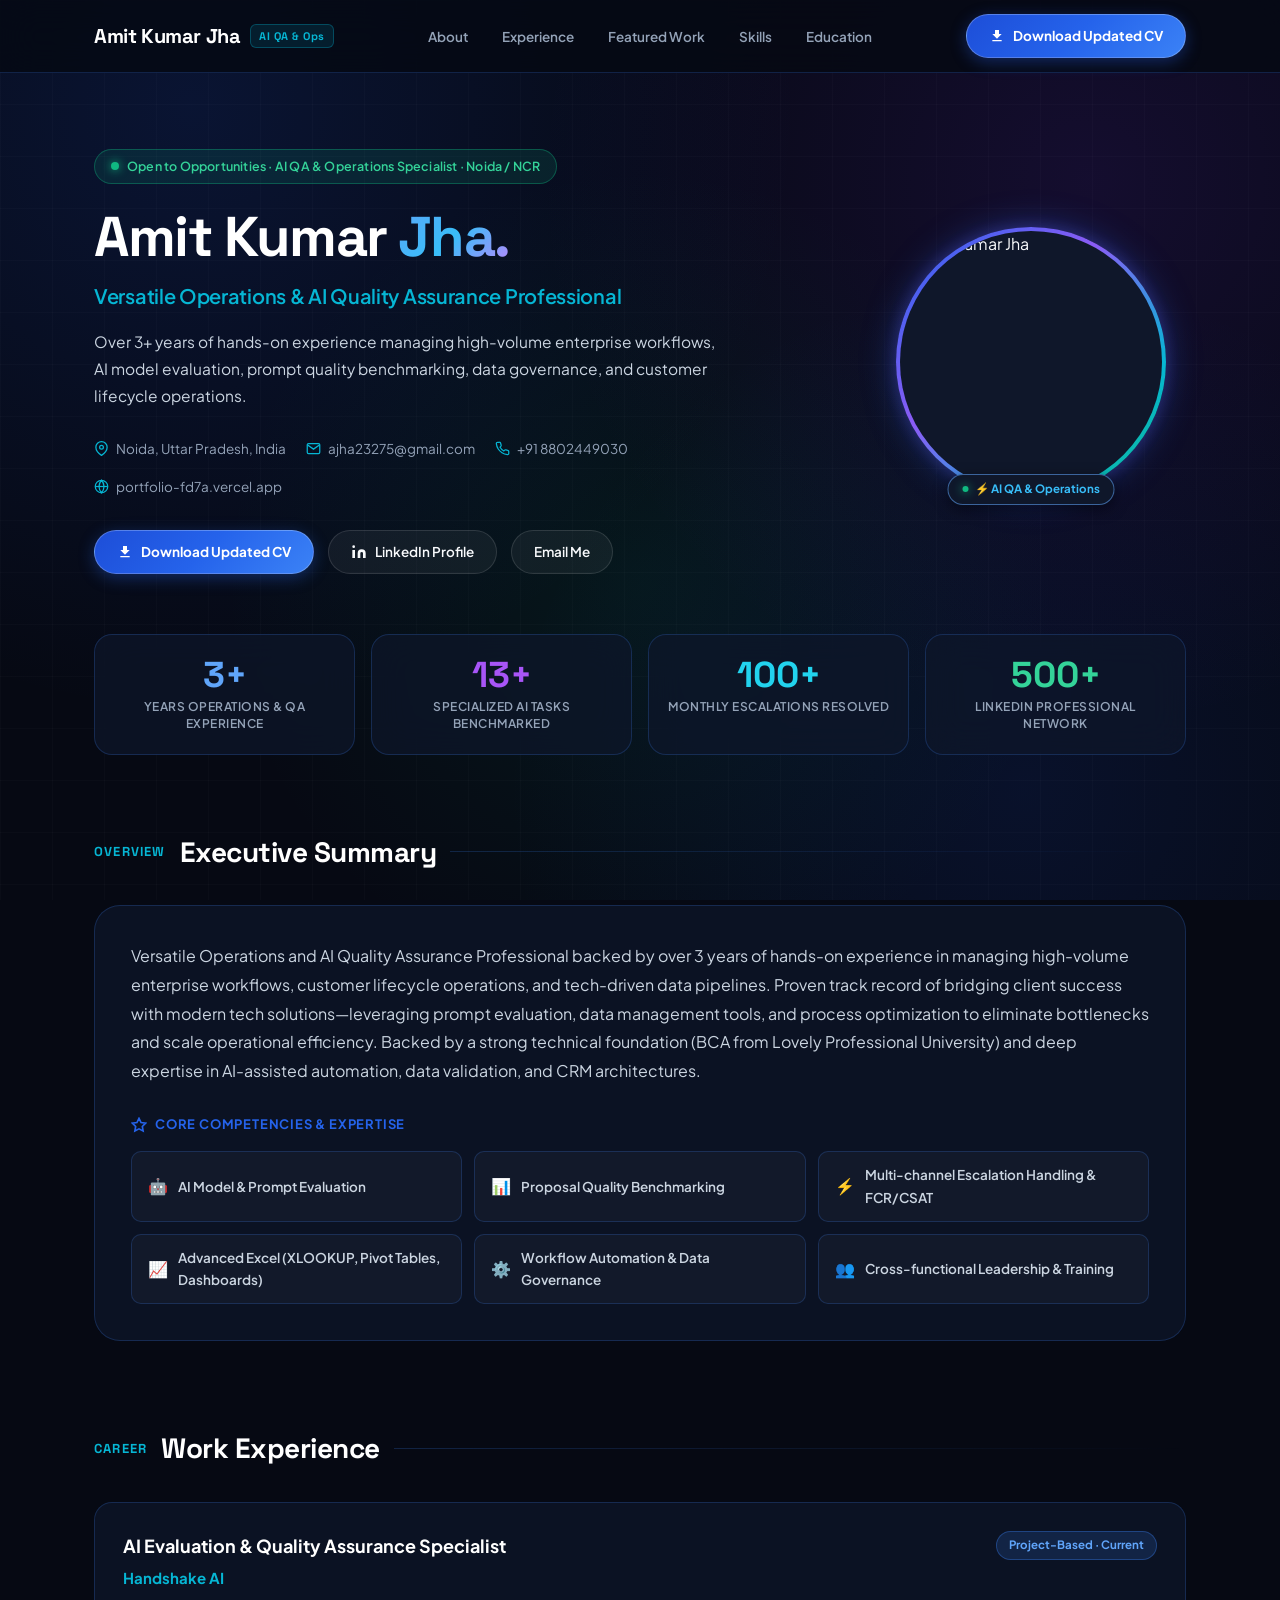
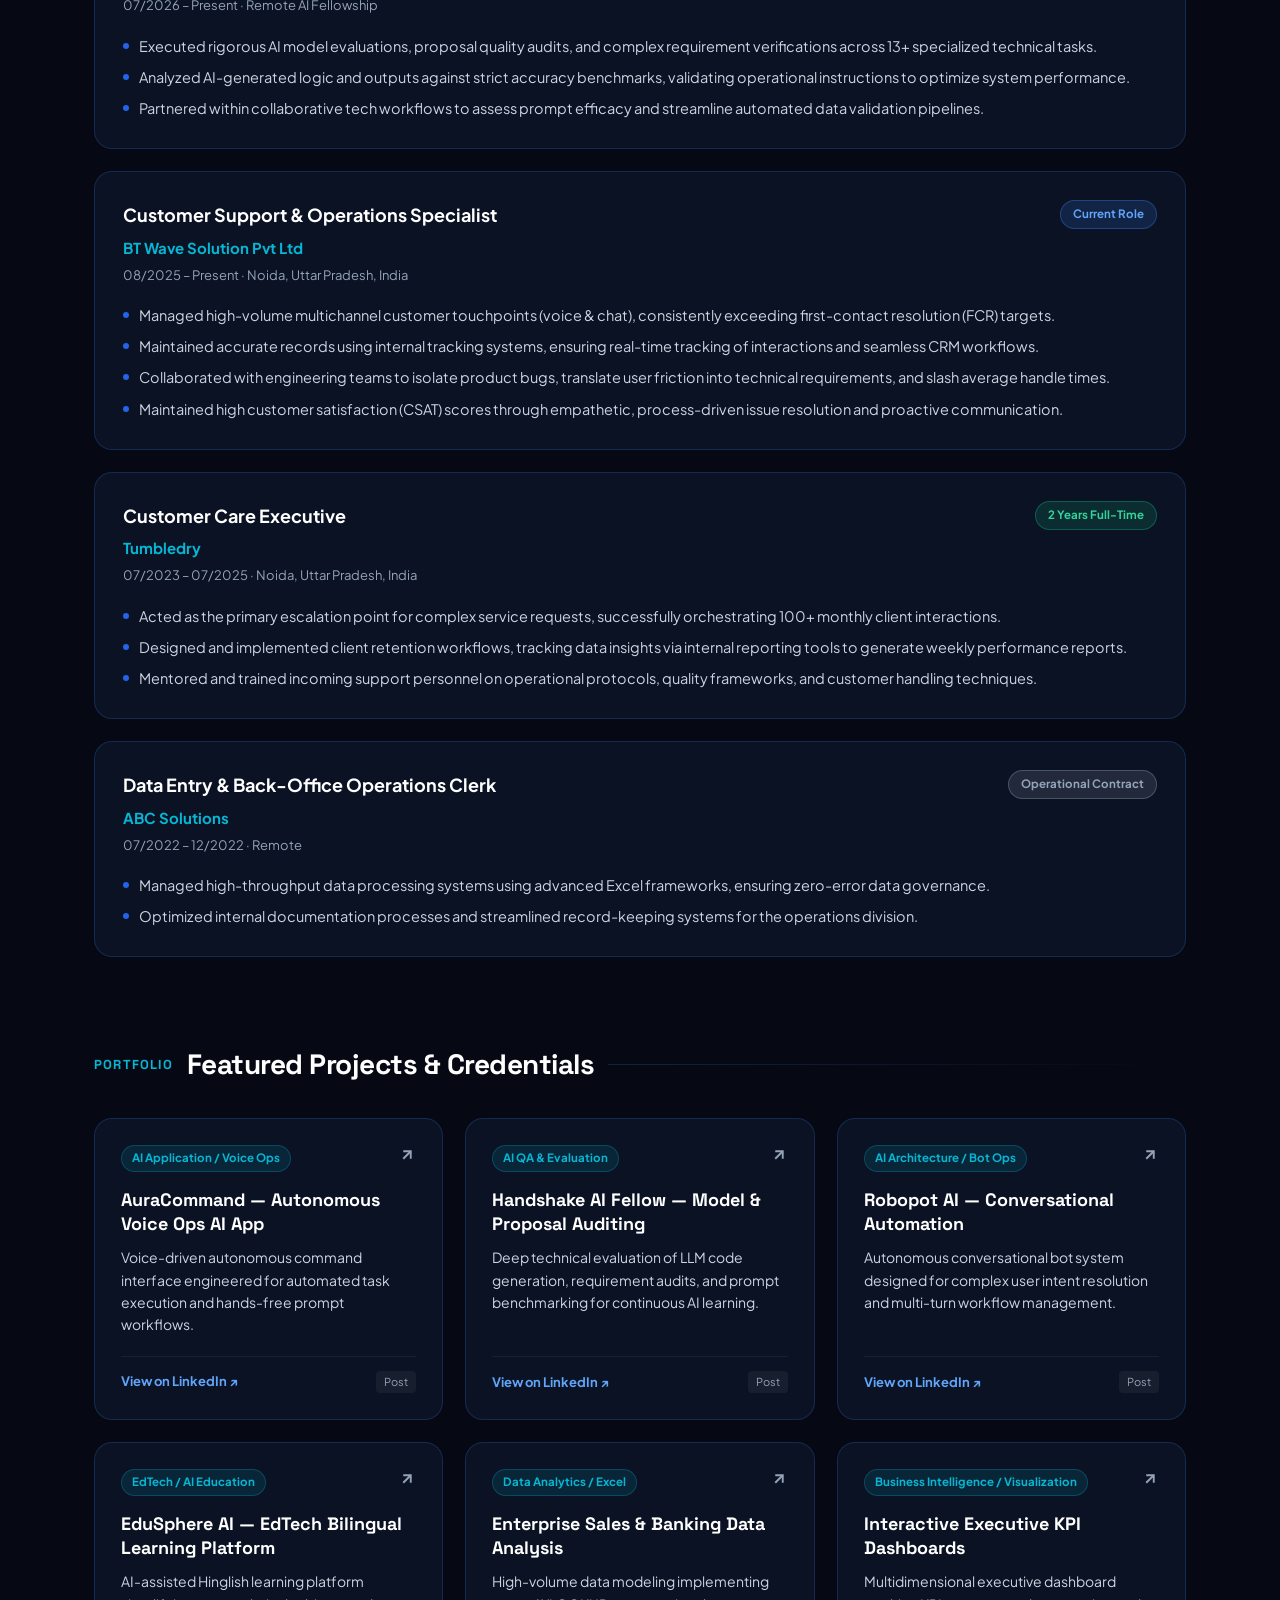
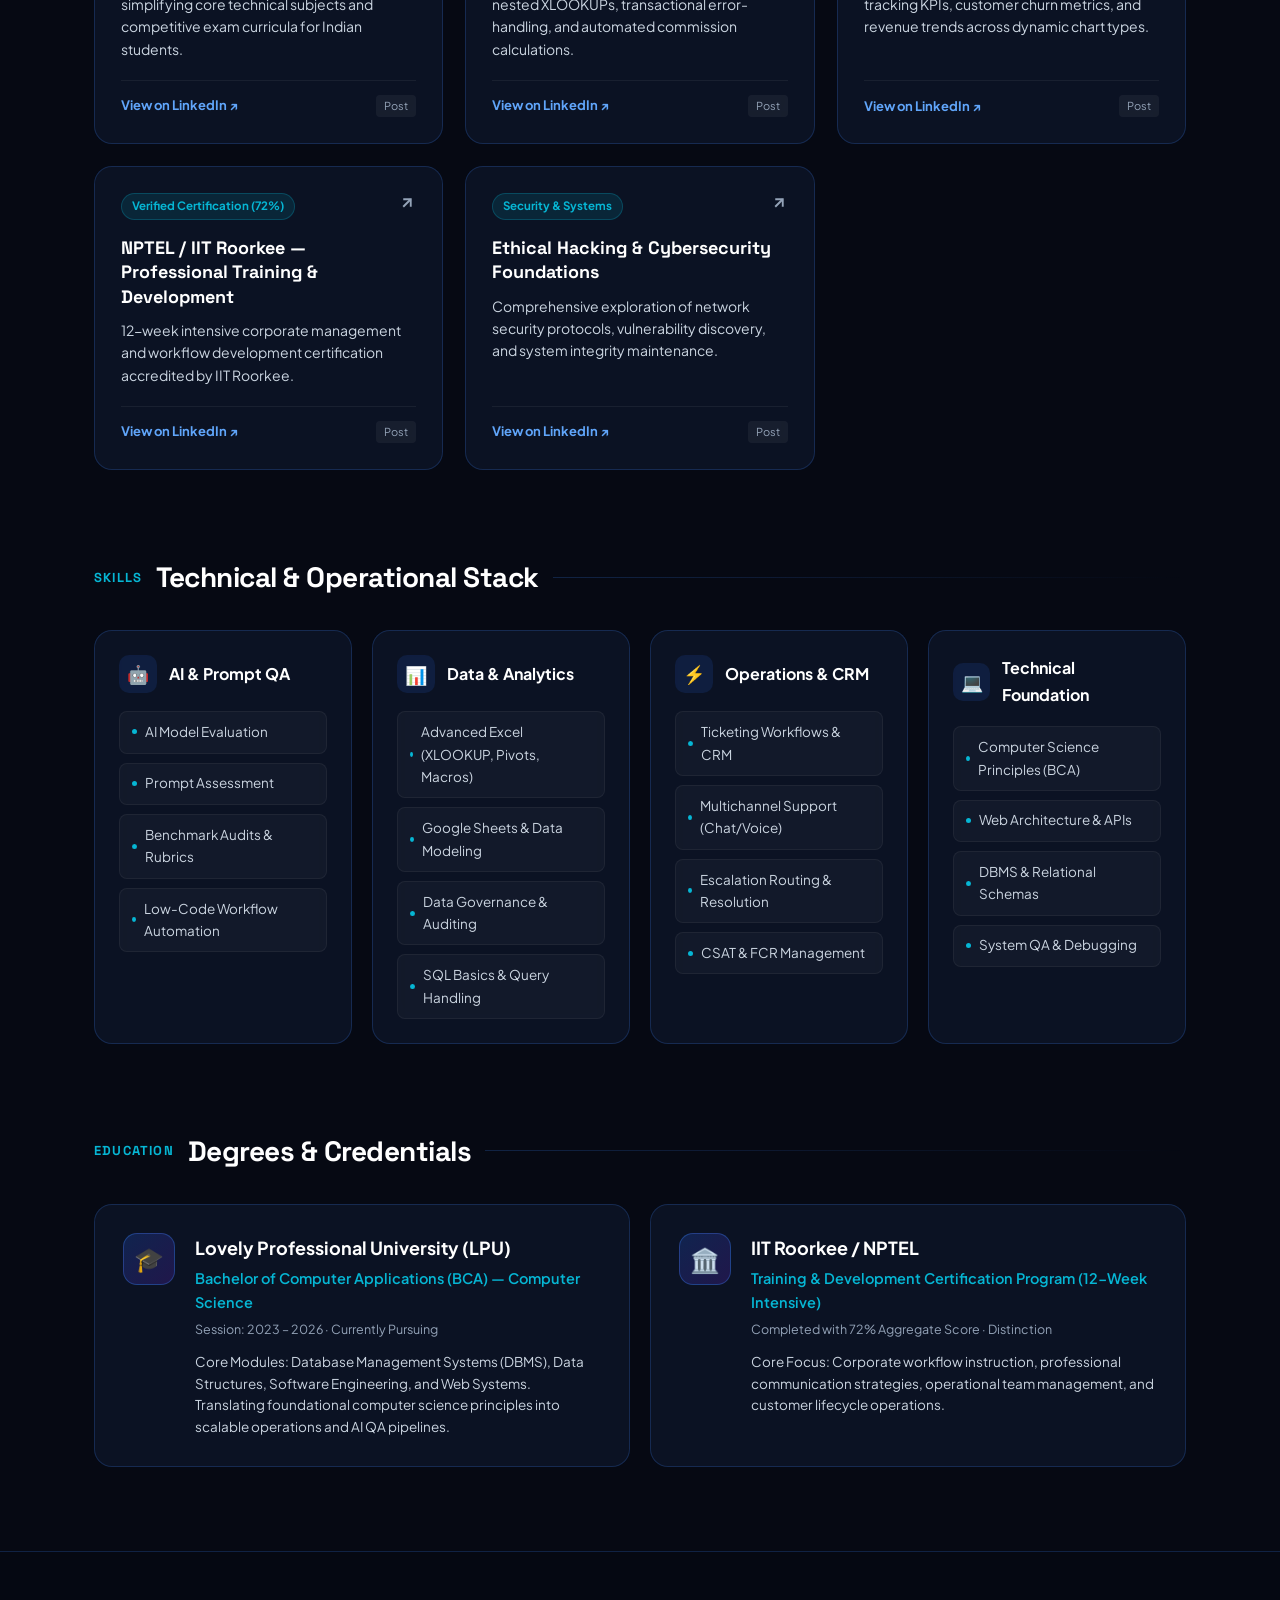
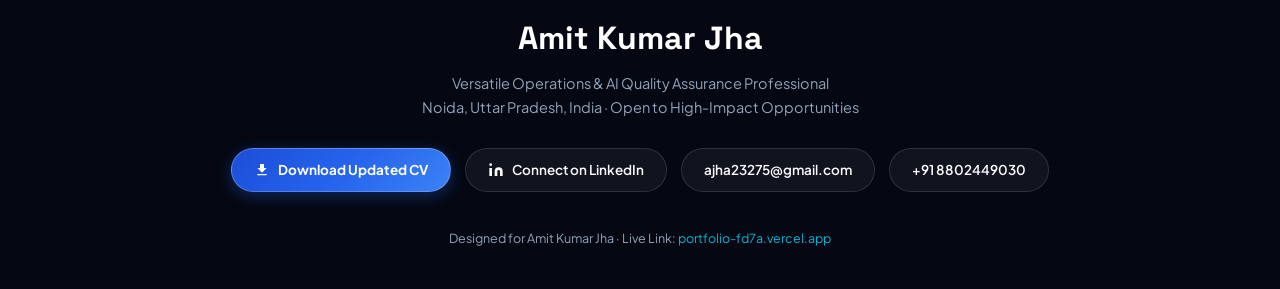
==== commit c6ee66fc: "Update fmt.Println message from 'Hello' to 'Goodbye'" ====
--- a/index.html
+++ b/index.html
@@ -57,7 +57,7 @@
       line-height: 1.65;
       overflow-x: hidden;
       min-height: 100vh;
-      /* Ultra-subtle multi-chromatic ambient glows without heavy filters */
+      /* Ultra-subtle multi-chromatic ambient glows without heavy continuous filters */
       background-image: 
         radial-gradient(circle at 15% 12%, rgba(29, 78, 216, 0.16) 0%, transparent 45%),
         radial-gradient(circle at 85% 20%, rgba(109, 40, 217, 0.14) 0%, transparent 42%),
@@ -339,7 +339,6 @@
       position: relative;
     }
 
-    /* Exact rules: width: 100%; height: 100%; object-fit: cover; object-position: top center; border-radius: 50%; display: block; */
     .hero-photo-wrap img,
     .avatar-inner img,
     #userPhoto {
@@ -989,7 +988,7 @@
 
     <!-- ==========================================================================
          HERO SECTION
-         ========================================================================= -->
+         ========================================================================== -->
     <section class="hero" id="top">
       <div>
         <div class="hero-status-pill">
@@ -1044,19 +1043,19 @@
         </div>
       </div>
 
-      <!-- Hero Profile Image with Orbital 3D Neon Glow Ring & Fail-Safe Multi-Tier Fallback -->
+      <!-- Hero Profile Image with Orbital 3D Neon Glow Ring -->
       <div class="hero-avatar-card hero-photo-wrap">
         <div class="avatar-neon-ring photo-border photo-glow">
           <div class="avatar-inner">
             <img id="userPhoto" 
                  src="assets/profile.png" 
                  alt="Amit Kumar Jha" 
-                 onerror="if (!this.dataset.triedLocal) { this.dataset.triedLocal = true; this.src = 'assets/profile.jpg'; } else if (!this.dataset.triedB64) { this.dataset.triedB64 = true; this.src = '[data-uri]'; } else { this.onerror = null; this.src = 'https://images.unsplash.com/photo-1534528741775-53994a69daeb?fit=crop&w=600&h=600'; }" 
+                 onerror="this.onerror=null; this.src='assets/profile.jpg';" 
                  loading="eager" />
           </div>
           <div class="avatar-badge photo-tag">
             <span class="pulse-dot" style="width:6px;height:6px;"></span>
-            <span>⚡ Open to Opportunities</span>
+            <span>⚡ AI QA &amp; Operations</span>
           </div>
         </div>
       </div>
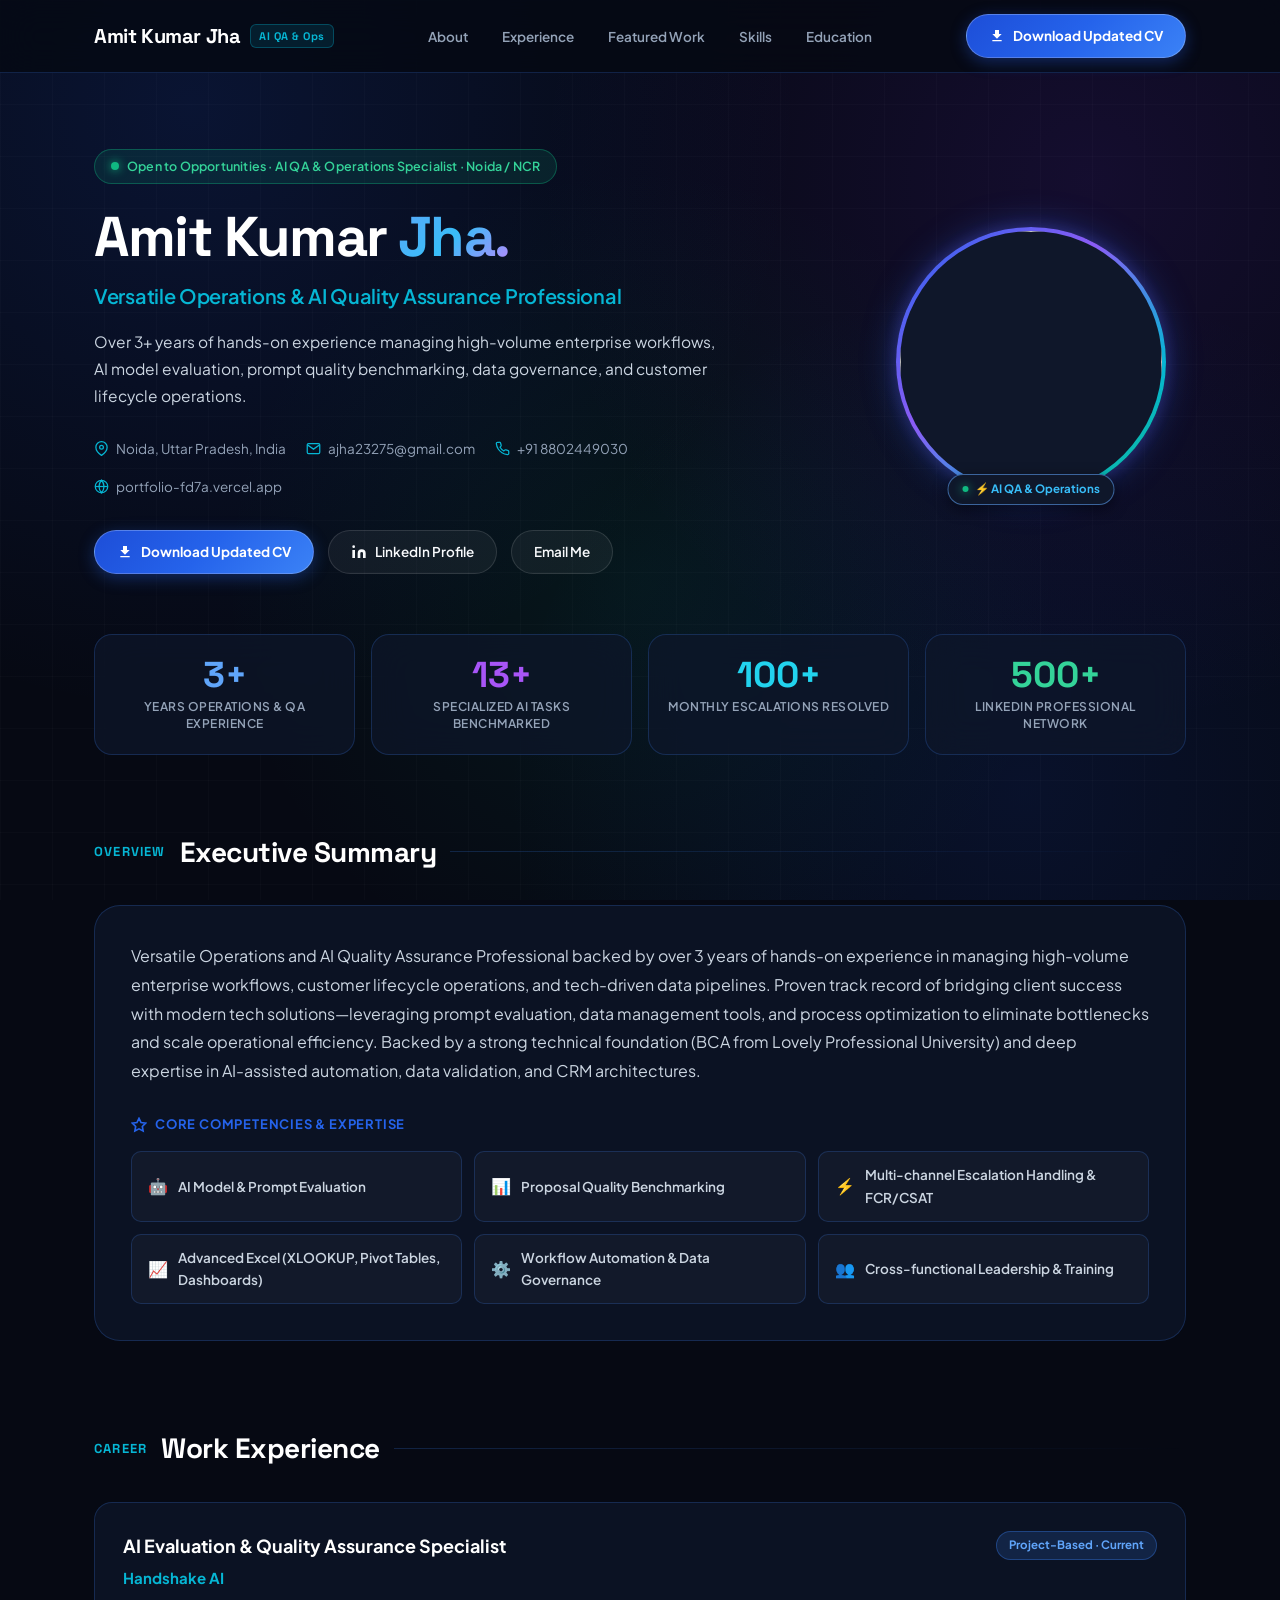
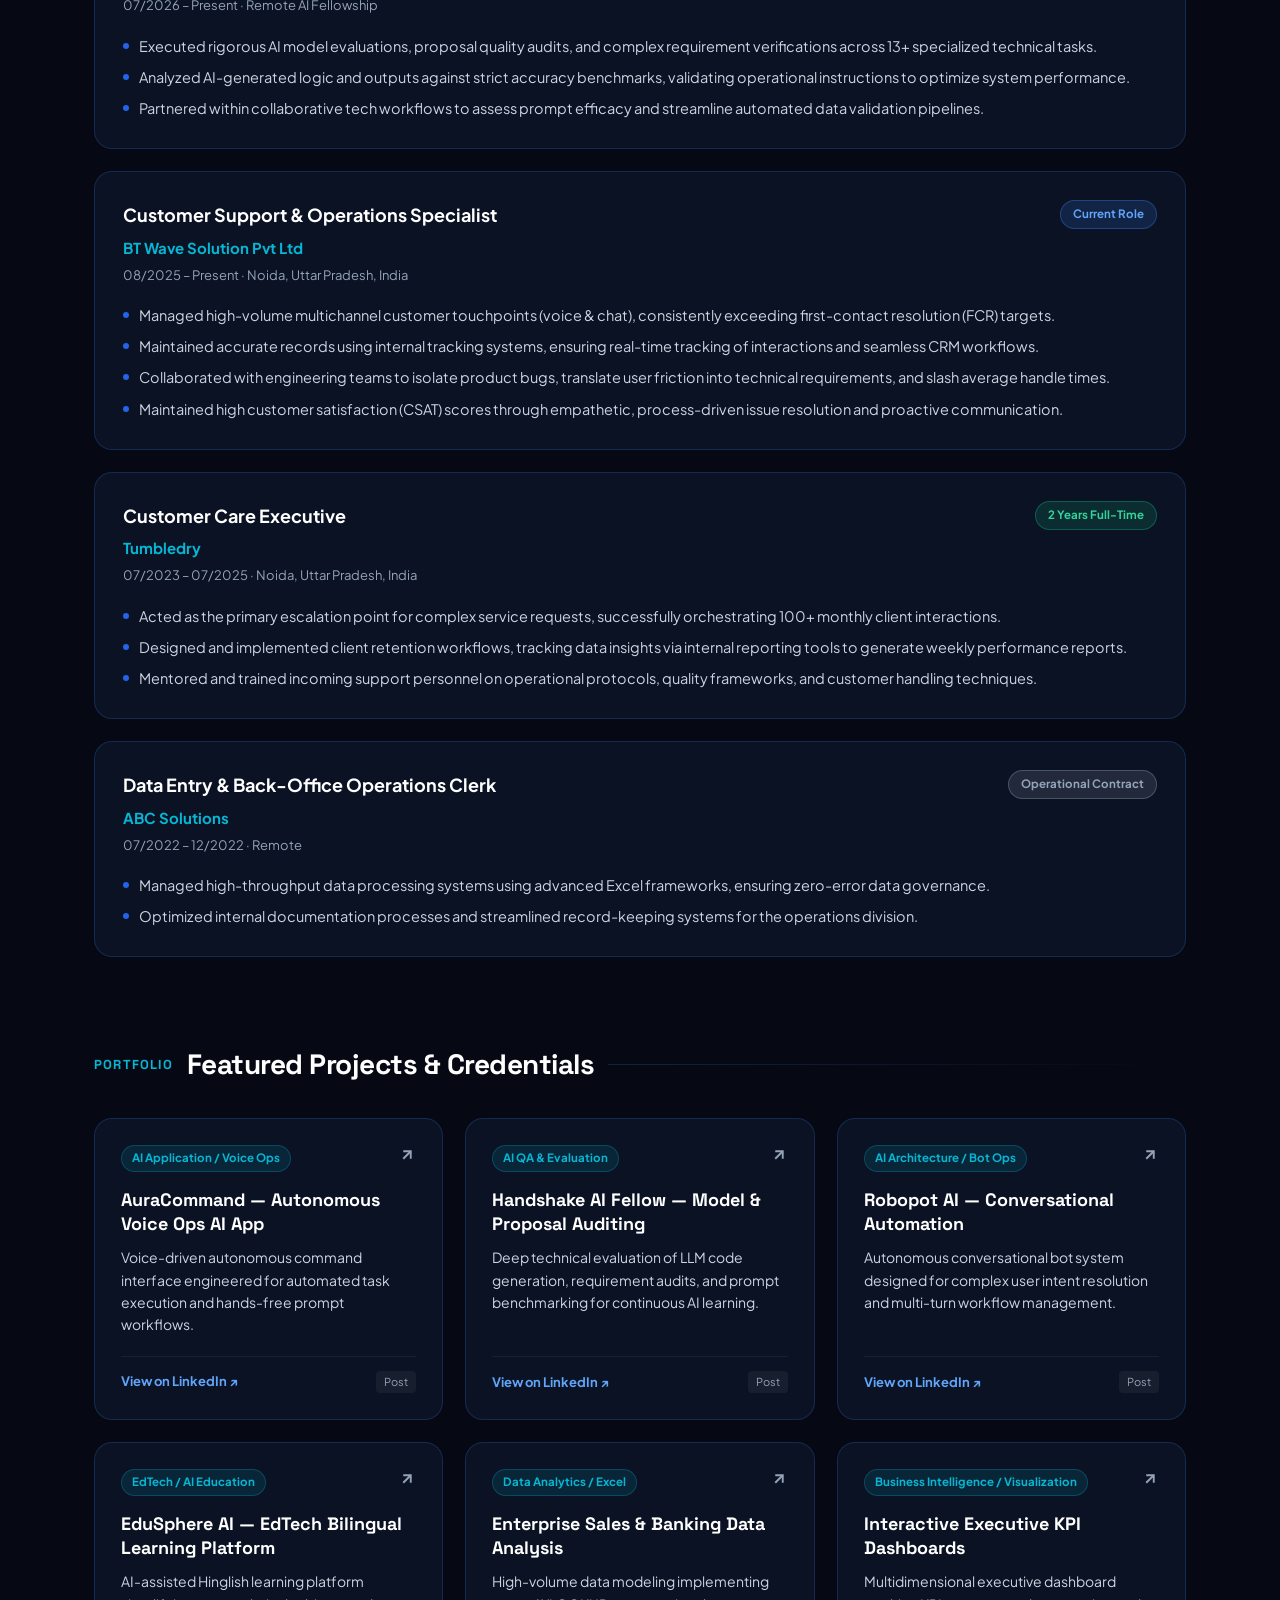
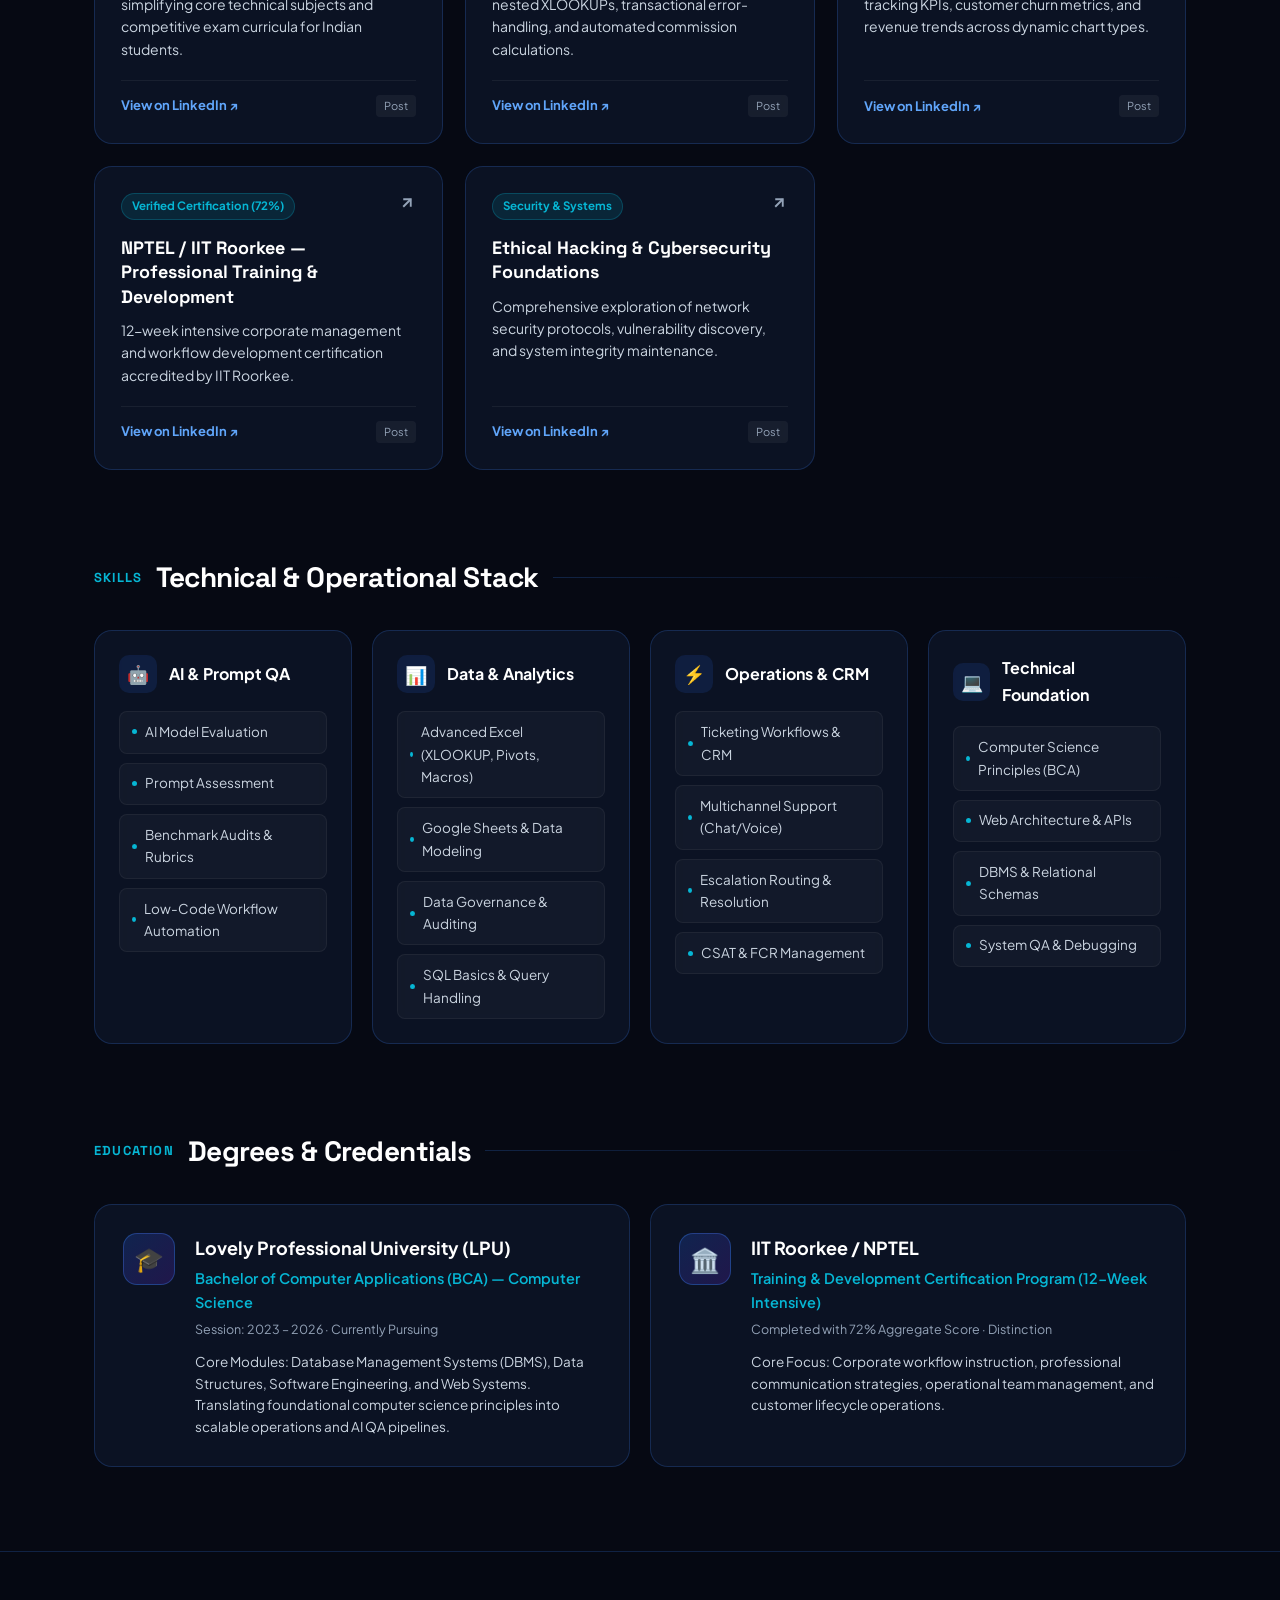
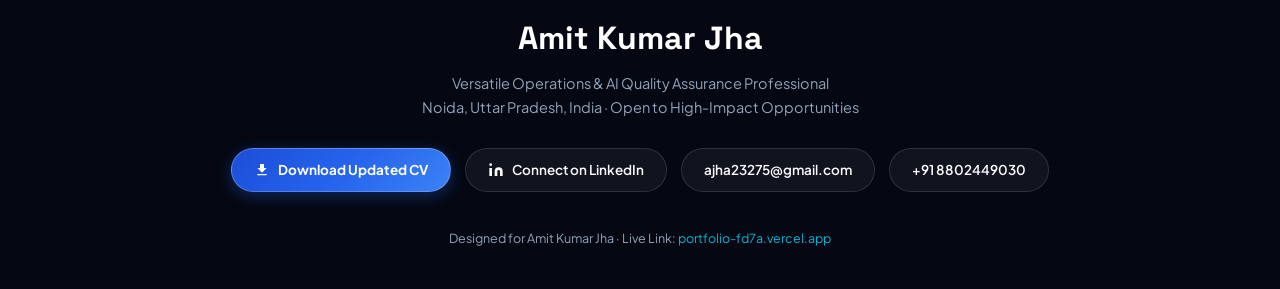
==== commit 5dd79f78: "Update print statement from 'Hello' to 'Goodbye'" ====
--- a/index.html
+++ b/index.html
@@ -57,7 +57,6 @@
       line-height: 1.65;
       overflow-x: hidden;
       min-height: 100vh;
-      /* Ultra-subtle multi-chromatic ambient glows without heavy continuous filters */
       background-image: 
         radial-gradient(circle at 15% 12%, rgba(29, 78, 216, 0.16) 0%, transparent 45%),
         radial-gradient(circle at 85% 20%, rgba(109, 40, 217, 0.14) 0%, transparent 42%),
@@ -1029,7 +1028,7 @@
 
         <div class="hero-btn-row">
           <!-- Direct Google Drive Integration -->
-          <a class="btn-p" href="https://drive.google.com/uc?export=download&id=1Z5HWqPQKopU88hLZczmSjx9HiuMT2W53" target="_blank" rel="noopener noreferrer">
+          <a class="btn-p" href="https://drive.google.com/file/d/1TCPXz2TGm6-uLGFiQPpM0PC0L6gE60Ex/view?usp=sharing" target="_blank" rel="noopener noreferrer">
             <svg width="16" height="16" viewBox="0 0 24 24" fill="currentColor"><path d="M19 9h-4V3H9v6H5l7 7 7-7zM5 18v2h14v-2H5z"/></svg>
             Download Updated CV
           </a>
@@ -1043,14 +1042,12 @@
         </div>
       </div>
 
-      <!-- Hero Profile Image with Orbital 3D Neon Glow Ring -->
+      <!-- Hero Profile Image with Orbital 3D Neon Glow Ring & Direct Base64 Embedded Portrait -->
       <div class="hero-avatar-card hero-photo-wrap">
         <div class="avatar-neon-ring photo-border photo-glow">
           <div class="avatar-inner">
             <img id="userPhoto" 
-                 src="assets/profile.png" 
-                 alt="Amit Kumar Jha" 
-                 onerror="this.onerror=null; this.src='assets/profile.jpg';" 
+                 src=""C:\Users\Dell\Downloads\ChatGPT Image Sep 8, 2026, 06_39_52 PM.png"alt="Amit Kumar Jha" 
                  loading="eager" />
           </div>
           <div class="avatar-badge photo-tag">
@@ -1513,7 +1510,7 @@
 
       <div class="footer-actions">
         <!-- Direct Google Drive Integration -->
-        <a class="btn-p" href="https://drive.google.com/uc?export=download&id=1Z5HWqPQKopU88hLZczmSjx9HiuMT2W53" target="_blank" rel="noopener noreferrer">
+        <a class="btn-p" href=""C:\Users\Dell\Downloads\ChatGPT Image Sep 8, 2026, 06_39_52 PM.png"" target="_blank" rel="noopener noreferrer">
           <svg width="16" height="16" viewBox="0 0 24 24" fill="currentColor"><path d="M19 9h-4V3H9v6H5l7 7 7-7zM5 18v2h14v-2H5z"/></svg>
           Download Updated CV
         </a>
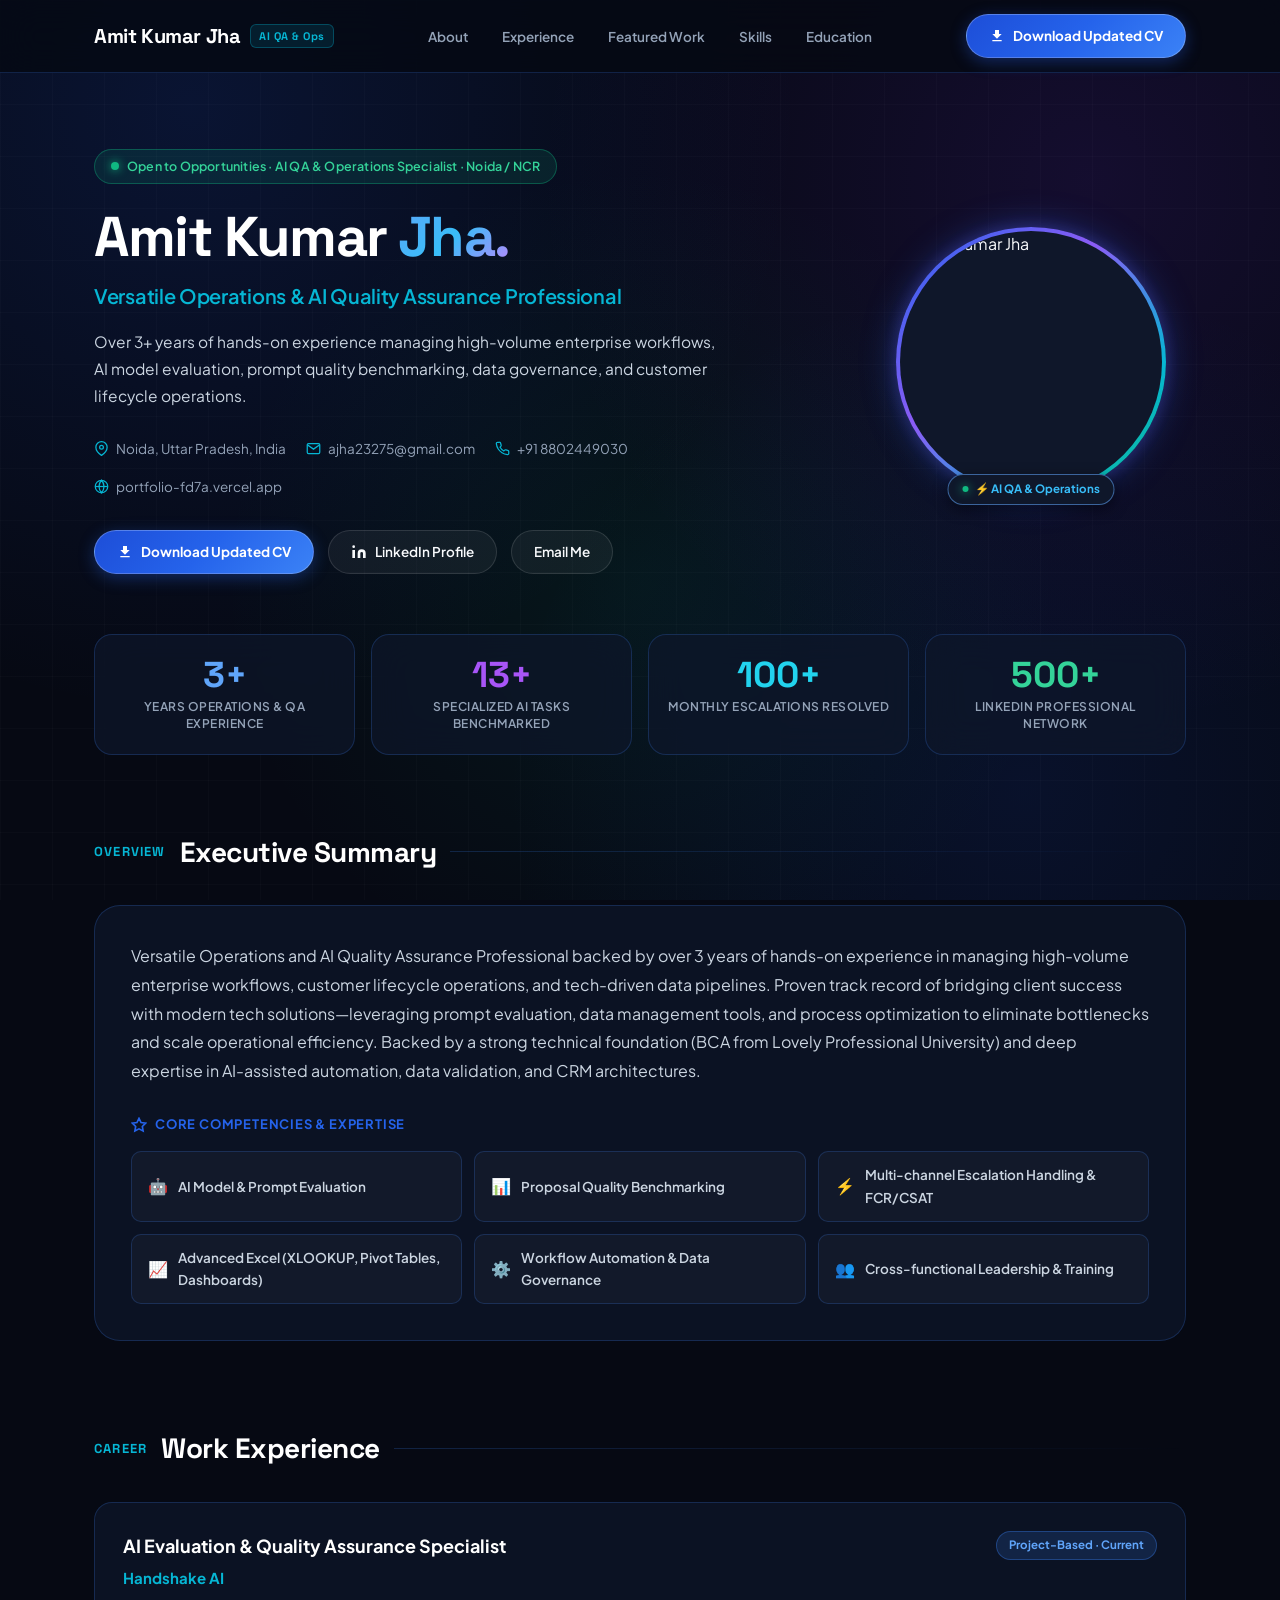
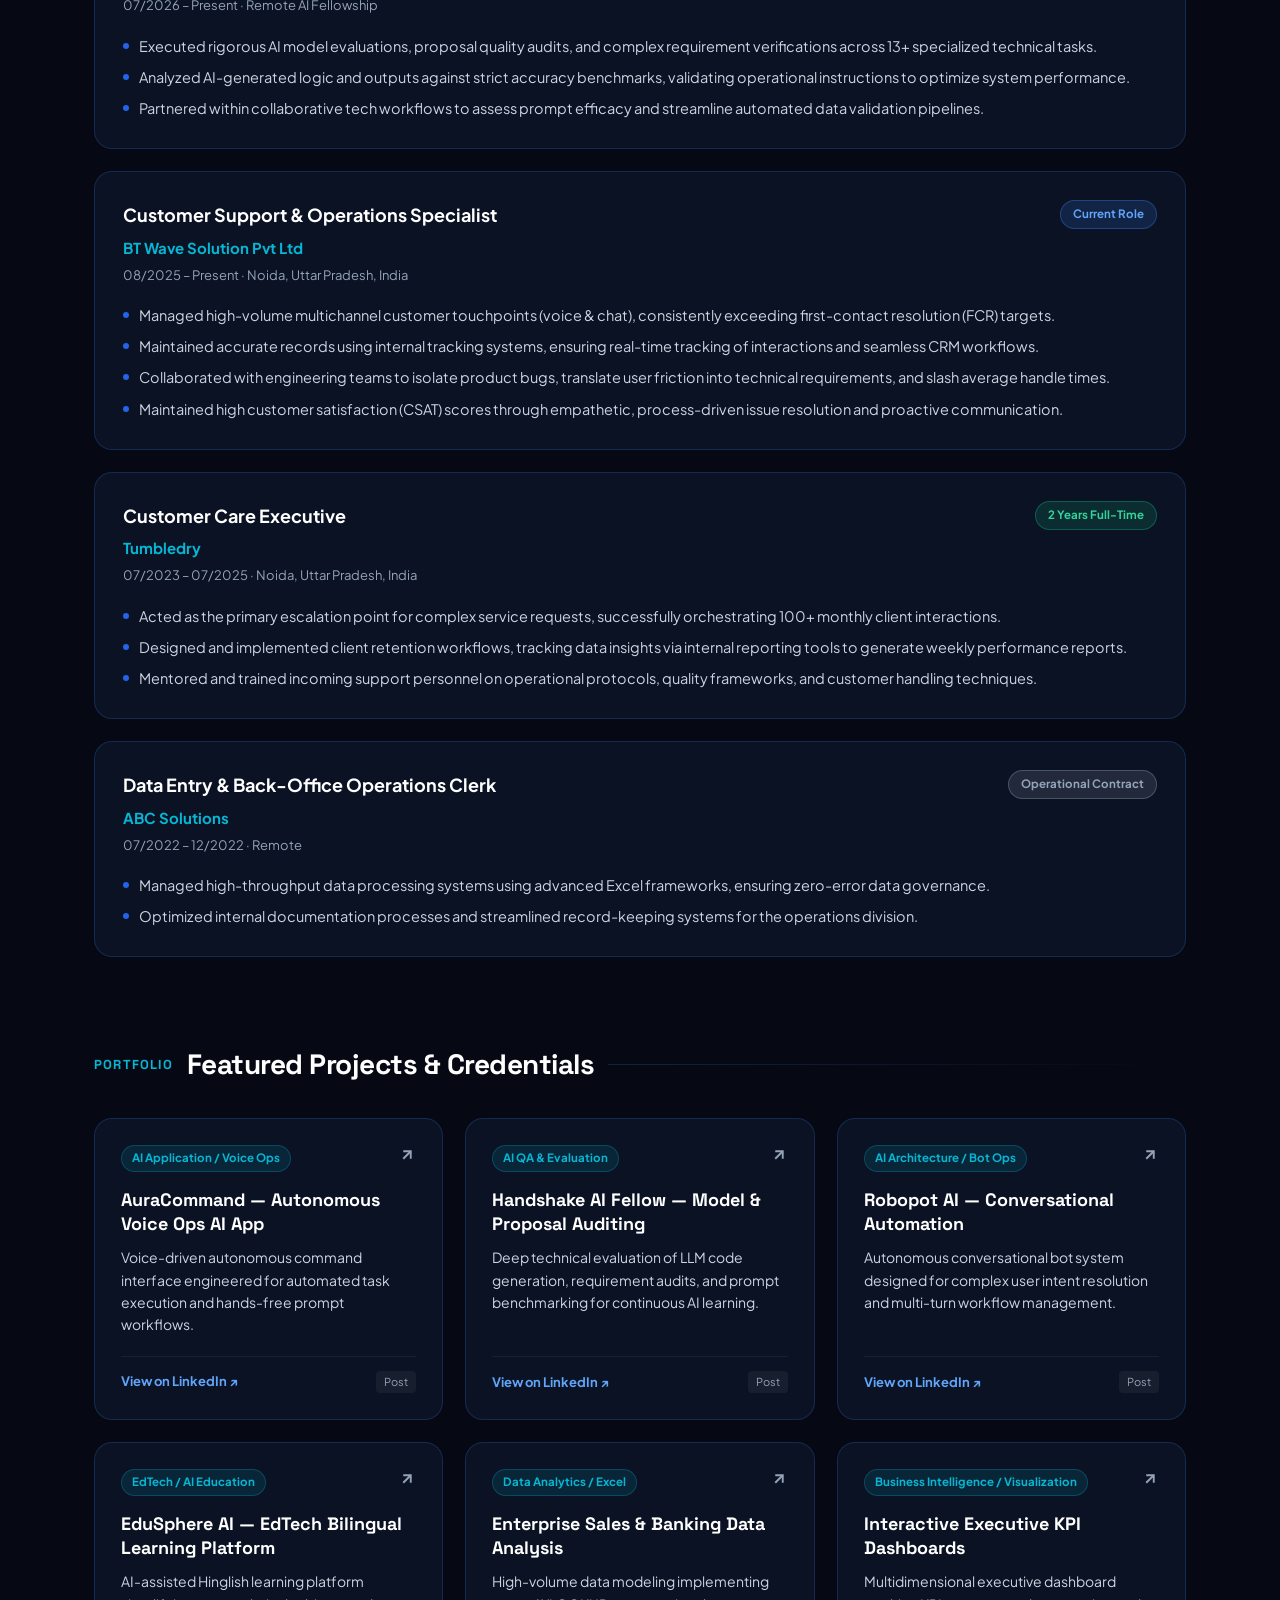
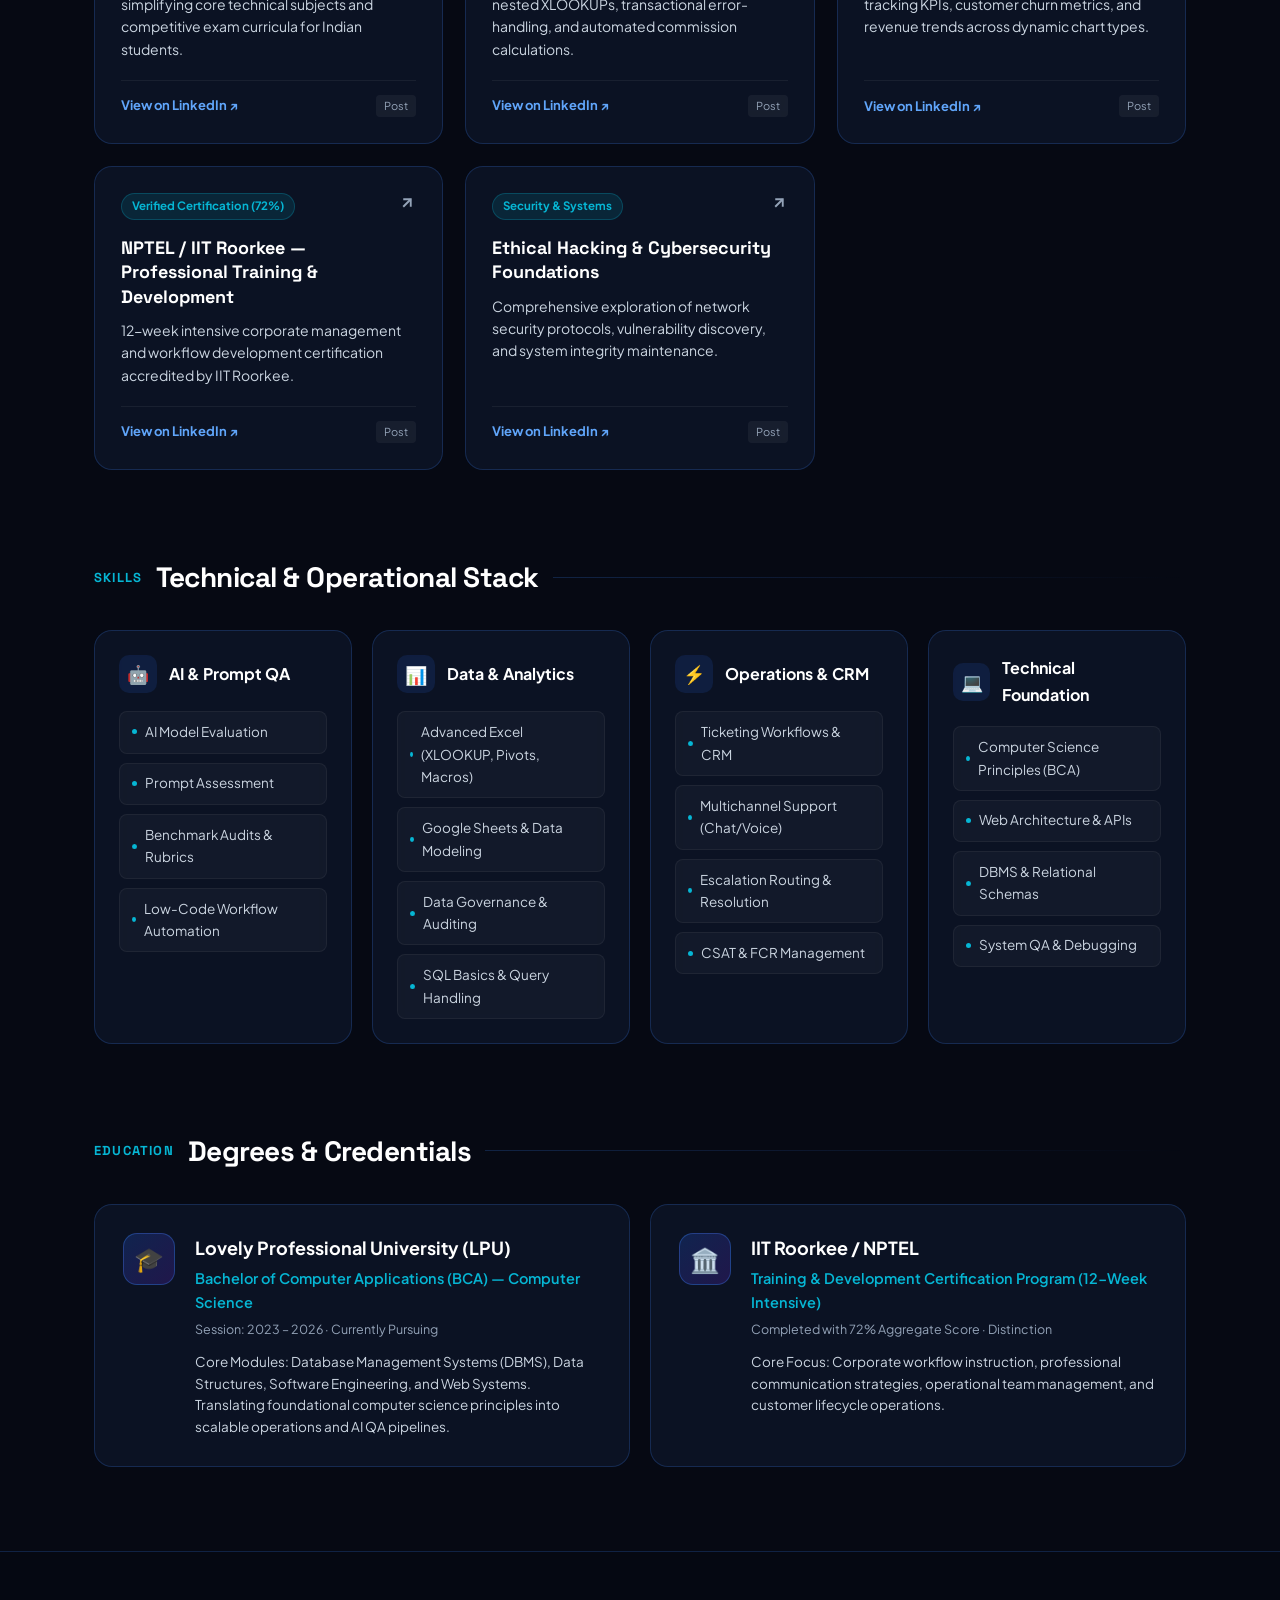
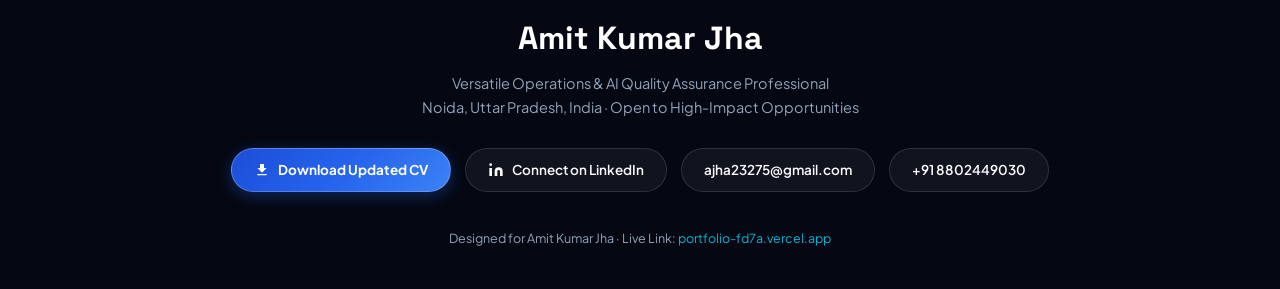
==== commit bcd59c50: "Update print statement from 'Hello' to 'Goodbye'" ====
--- a/index.html
+++ b/index.html
@@ -973,7 +973,7 @@
         </ul>
 
         <div>
-          <!-- Direct Google Drive Integration -->
+          <!-- Direct Google Drive CV Download -->
           <a class="btn-p" href="https://drive.google.com/uc?export=download&id=1Z5HWqPQKopU88hLZczmSjx9HiuMT2W53" target="_blank" rel="noopener noreferrer">
             <svg width="16" height="16" viewBox="0 0 24 24" fill="currentColor"><path d="M19 9h-4V3H9v6H5l7 7 7-7zM5 18v2h14v-2H5z"/></svg>
             Download Updated CV
@@ -1027,8 +1027,8 @@
         </div>
 
         <div class="hero-btn-row">
-          <!-- Direct Google Drive Integration -->
-          <a class="btn-p" href="https://drive.google.com/file/d/1TCPXz2TGm6-uLGFiQPpM0PC0L6gE60Ex/view?usp=sharing" target="_blank" rel="noopener noreferrer">
+          <!-- Direct Google Drive CV Download -->
+          <a class="btn-p" href="https://drive.google.com/uc?export=download&id=1Z5HWqPQKopU88hLZczmSjx9HiuMT2W53" target="_blank" rel="noopener noreferrer">
             <svg width="16" height="16" viewBox="0 0 24 24" fill="currentColor"><path d="M19 9h-4V3H9v6H5l7 7 7-7zM5 18v2h14v-2H5z"/></svg>
             Download Updated CV
           </a>
@@ -1042,12 +1042,14 @@
         </div>
       </div>
 
-      <!-- Hero Profile Image with Orbital 3D Neon Glow Ring & Direct Base64 Embedded Portrait -->
+      <!-- Hero Profile Image with Direct Google Hosted Image Endpoint -->
       <div class="hero-avatar-card hero-photo-wrap">
         <div class="avatar-neon-ring photo-border photo-glow">
           <div class="avatar-inner">
             <img id="userPhoto" 
-                 src=""C:\Users\Dell\Downloads\ChatGPT Image Sep 8, 2026, 06_39_52 PM.png"alt="Amit Kumar Jha" 
+                 src="https://lh3.googleusercontent.com/d/1TCPXz2TGm6-uLGFiQPpM0PC0L6gE60Ex" 
+                 alt="Amit Kumar Jha" 
+                 style="width:100%; height:100%; object-fit:cover; object-position:top center; border-radius:50%; display:block;" 
                  loading="eager" />
           </div>
           <div class="avatar-badge photo-tag">
@@ -1509,8 +1511,8 @@
       </p>
 
       <div class="footer-actions">
-        <!-- Direct Google Drive Integration -->
-        <a class="btn-p" href=""C:\Users\Dell\Downloads\ChatGPT Image Sep 8, 2026, 06_39_52 PM.png"" target="_blank" rel="noopener noreferrer">
+        <!-- Direct Google Drive CV Download -->
+        <a class="btn-p" href="https://drive.google.com/uc?export=download&id=1Z5HWqPQKopU88hLZczmSjx9HiuMT2W53" target="_blank" rel="noopener noreferrer">
           <svg width="16" height="16" viewBox="0 0 24 24" fill="currentColor"><path d="M19 9h-4V3H9v6H5l7 7 7-7zM5 18v2h14v-2H5z"/></svg>
           Download Updated CV
         </a>
